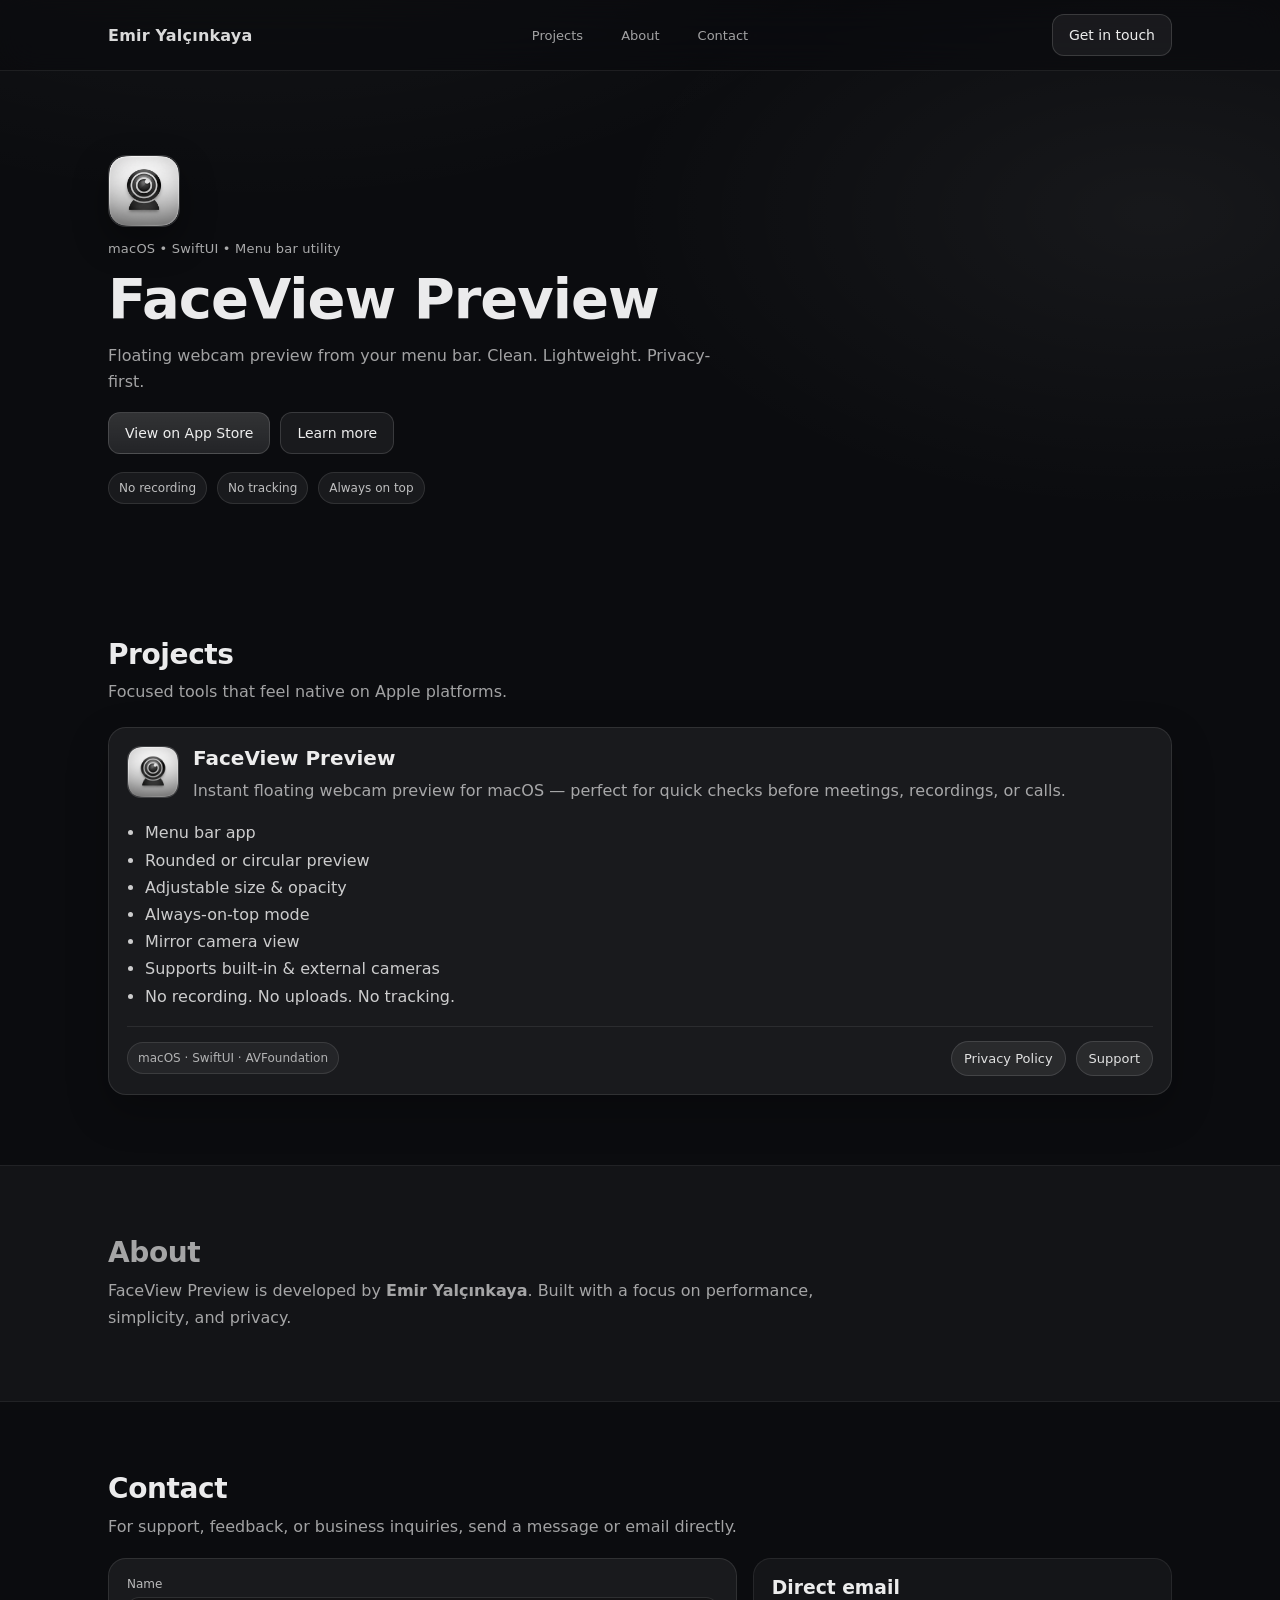
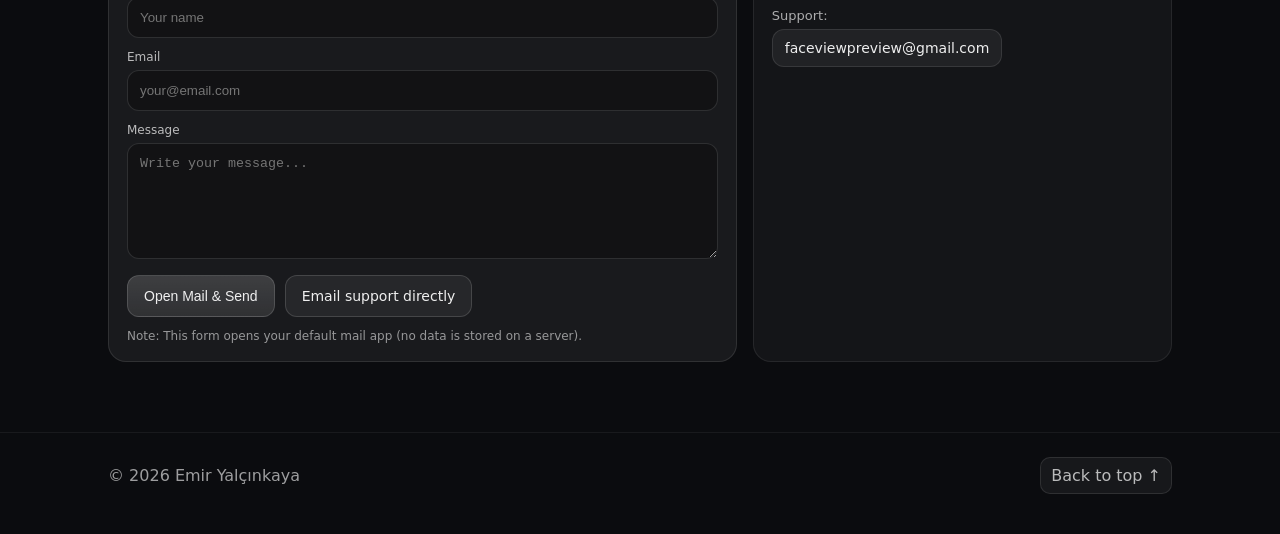
==== index.html @ cf3e4a01 "FaceView Preview Website" ====
<!DOCTYPE html>
<html lang="en">
<head>
  <meta charset="UTF-8" />
  <title>Emir Yalçınkaya</title>
  <meta name="viewport" content="width=device-width, initial-scale=1.0" />
  <link rel="stylesheet" href="style.css" />
</head>
<body>

  <div id="top"></div>

  <header class="nav-wrap">
    <nav class="nav">
      <a class="brand" href="#top" aria-label="Home">
        Emir Yalçınkaya
      </a>

      <div class="nav-center">
        <a href="#projects" class="nav-link">Projects</a>
        <a href="#about" class="nav-link">About</a>
        <a href="#contact" class="nav-link">Contact</a>
      </div>

      <div class="nav-right">
        <a class="btn btn-ghost" href="#contact">Get in touch</a>
      </div>
    </nav>
  </header>

  <section class="hero">
    <div class="hero-inner">
      <div class="hero-logo" aria-label="FaceView Preview logo">
        <img src="logo.png" alt="FaceView Preview logo" />
      </div>

      <p class="hero-kicker">macOS • SwiftUI • Menu bar utility</p>

      <h1 class="hero-title">FaceView Preview</h1>

      <p class="hero-subtitle">
        Floating webcam preview from your menu bar.
        Clean. Lightweight. Privacy-first.
      </p>

      <div class="hero-actions">
        <a href="#" class="btn btn-primary">View on App Store</a>
        <a href="#projects" class="btn btn-secondary">Learn more</a>
      </div>

      <div class="hero-badges">
        <span class="pill">No recording</span>
        <span class="pill">No tracking</span>
        <span class="pill">Always on top</span>
      </div>
    </div>
  </section>

  <section id="projects" class="section">
    <div class="section-inner">
      <h2>Projects</h2>
      <p class="section-sub">
        Focused tools that feel native on Apple platforms.
      </p>

      <div class="grid">
        <article class="card">
          <header class="card-head">
            <div class="card-icon">
              <img src="logo.png" alt="FaceView Preview icon" />
            </div>
            <div>
              <h3>FaceView Preview</h3>
              <p class="card-desc">
                Instant floating webcam preview for macOS — perfect for quick checks
                before meetings, recordings, or calls.
              </p>
            </div>
          </header>

          <ul class="feature-list">
            <li>Menu bar app</li>
            <li>Rounded or circular preview</li>
            <li>Adjustable size & opacity</li>
            <li>Always-on-top mode</li>
            <li>Mirror camera view</li>
            <li>Supports built-in & external cameras</li>
            <li>No recording. No uploads. No tracking.</li>
          </ul>

          <div class="card-footer">
            <span class="tech">macOS · SwiftUI · AVFoundation</span>

            <div class="project-links">
              <a href="privacy.html" class="pbtn">Privacy Policy</a>
              <a href="mailto:faceviewpreview@gmail.com?subject=FaceView%20Preview%20Support" class="pbtn">Support</a>
            </div>
          </div>

        </article>
      </div>
    </div>
  </section>

  <section id="about" class="section muted">
    <div class="section-inner">
      <h2>About</h2>
      <p class="about-text">
        FaceView Preview is developed by <strong>Emir Yalçınkaya</strong>.
        Built with a focus on performance, simplicity, and privacy.
      </p>
    </div>
  </section>

  <section id="contact" class="section">
    <div class="section-inner">
      <h2>Contact</h2>
      <p class="contact-text">
        For support, feedback, or business inquiries, send a message or email directly.
      </p>

      <div class="contact-grid">
        <form class="contact-form" action="mailto:faceviewpreview@gmail.com" method="post" enctype="text/plain">
          <label>
            <span>Name</span>
            <input type="text" name="name" placeholder="Your name" required />
          </label>

          <label>
            <span>Email</span>
            <input type="email" name="email" placeholder="your@email.com" required />
          </label>

          <label>
            <span>Message</span>
            <textarea name="message" placeholder="Write your message..." rows="6" required></textarea>
          </label>

          <div class="form-actions">
            <button class="btn btn-primary" type="submit">
              Open Mail & Send
            </button>

            <a class="btn btn-secondary" href="mailto:faceviewpreview@gmail.com?subject=FaceView%20Preview%20Support">
              Email support directly
            </a>
          </div>

          <p class="form-note">
            Note: This form opens your default mail app (no data is stored on a server).
          </p>
        </form>

        <aside class="contact-card">
          <h3>Direct email</h3>
          <p>Support:</p>
          <a class="mail-big" href="mailto:faceviewpreview@gmail.com?subject=FaceView%20Preview%20Support">
            faceviewpreview@gmail.com
          </a>
        </aside>
      </div>
    </div>
  </section>

  <footer class="footer">
    <div class="section-inner footer-inner">
      <span>© 2026 Emir Yalçınkaya</span>
      <a class="footer-link" href="#top">Back to top ↑</a>
    </div>
  </footer>

</body>
</html>
---- style.css ----
:root{
  --bg: #0b0c0f;
  --card: rgba(255,255,255,0.06);
  --stroke: rgba(255,255,255,0.10);
  --text: rgba(255,255,255,0.92);
  --muted: rgba(255,255,255,0.62);

  --btnStroke: rgba(255,255,255,0.14);
  --shine: rgba(255,255,255,0.18);

  --max: 1100px;
}

*{ box-sizing: border-box; }
html{ scroll-behavior: smooth; }

body{
  margin: 0;
  font-family: ui-sans-serif, system-ui, -apple-system, BlinkMacSystemFont, "SF Pro Display", "SF Pro Text", "Segoe UI", Roboto, Helvetica, Arial;
  background:
    radial-gradient(1200px 700px at 20% -10%, rgba(255,255,255,0.06), transparent 60%),
    radial-gradient(900px 500px at 90% 10%, rgba(255,255,255,0.05), transparent 60%),
    var(--bg);
  color: var(--text);
}

a{ color: inherit; }

/* ---------- Utilities ---------- */
.container,
.section-inner{
  max-width: var(--max);
  margin: 0 auto;
  padding: 0 18px;
}

.muted{ color: var(--muted); }

/* ---------- NAV (shared) ---------- */
.nav-wrap{
  position: sticky;
  top: 0;
  z-index: 50;
  backdrop-filter: saturate(180%) blur(18px);
  background: rgba(10,10,12,0.55);
  border-bottom: 1px solid rgba(255,255,255,0.08);
}

/* index navbar layout */
.nav{
  max-width: var(--max);
  margin: 0 auto;
  padding: 14px 18px;
  display: grid;
  grid-template-columns: 1fr auto 1fr;
  align-items: center;
}

/* privacy navbar layout */
.nav__inner{
  padding: 14px 0;
  display: flex;
  align-items: center;
  gap: 12px;
}

.brand{
  text-decoration: none;
  color: var(--text);
  font-weight: 600;
  letter-spacing: 0.2px;
  opacity: 0.92;
}

.brand__dot{
  width: 10px;
  height: 10px;
  border-radius: 999px;
  display: inline-block;
  margin-right: 8px;
  background: rgba(255,255,255,0.55);
  box-shadow: 0 0 0 3px rgba(255,255,255,0.08);
}

.nav-center{
  display: flex;
  gap: 18px;
  justify-content: center;
}

.nav-right{
  display: flex;
  justify-content: flex-end;
}

.nav-link{
  text-decoration: none;
  color: var(--muted);
  font-size: 13px;
  padding: 8px 10px;
  border-radius: 999px;
  transition: 0.2s ease;
}

.nav-link:hover{
  color: var(--text);
  background: rgba(255,255,255,0.06);
}

/* ---------- Buttons ---------- */
.btn{
  display: inline-flex;
  align-items: center;
  justify-content: center;
  gap: 8px;
  padding: 12px 16px;
  border-radius: 12px;
  font-size: 14px;
  text-decoration: none;
  border: 1px solid var(--btnStroke);
  transition: 0.2s ease;
  position: relative;
  overflow: hidden;
  user-select: none;
  color: var(--text);
}

.btn::before{
  content:"";
  position:absolute;
  inset:-40%;
  background: radial-gradient(circle at 30% 30%, var(--shine), transparent 55%);
  opacity: 0;
  transition: 0.2s ease;
}

.btn:hover::before{ opacity: 1; }

.btn-primary{
  background: linear-gradient(180deg, rgba(255,255,255,0.16), rgba(255,255,255,0.10));
}

.btn-primary:hover{
  background: linear-gradient(180deg, rgba(255,255,255,0.20), rgba(255,255,255,0.12));
  transform: translateY(-1px);
}

.btn-secondary{
  background: rgba(255,255,255,0.06);
}

.btn-secondary:hover{
  background: rgba(255,255,255,0.10);
  transform: translateY(-1px);
}

.btn-ghost{
  background: rgba(255,255,255,0.06);
}

.btn-ghost:hover{
  background: rgba(255,255,255,0.10);
}

/* ---------- Sections ---------- */
.section{
  padding: 70px 0;
}

.section h2{
  margin: 0 0 8px 0;
  font-size: 28px;
  letter-spacing: -0.4px;
}

.section-sub{
  margin: 0 0 22px 0;
  color: var(--muted);
  line-height: 1.6;
}

/* muted section block */
.section.muted{
  background: rgba(255,255,255,0.03);
  border-top: 1px solid rgba(255,255,255,0.06);
  border-bottom: 1px solid rgba(255,255,255,0.06);
}

/* ---------- Hero ---------- */
.hero{
  padding: 84px 0 64px;
}

.hero-logo{
  width: 72px;
  height: 72px;
  border-radius: 18px;
  overflow: hidden;
  background: rgba(255,255,255,0.06);
  border: 1px solid rgba(255,255,255,0.10);
  box-shadow: 0 14px 34px rgba(0,0,0,0.36);
  margin-bottom: 14px;
}

.hero-logo img{
  width: 100%;
  height: 100%;
  object-fit: cover;
}

.hero-kicker{
  margin: 10px 0 10px;
  color: rgba(255,255,255,0.65);
  font-size: 13px;
  letter-spacing: 0.2px;
}

.hero-title{
  margin: 0;
  font-size: clamp(40px, 5vw, 56px);
  letter-spacing: -1px;
}

.hero-subtitle{
  margin: 12px 0 0;
  max-width: 620px;
  color: var(--muted);
  font-size: 16px;
  line-height: 1.6;
}

.hero-actions{
  display: flex;
  gap: 10px;
  margin-top: 18px;
  flex-wrap: wrap;
}

.hero-badges{
  display:flex;
  gap: 10px;
  margin-top: 18px;
  flex-wrap: wrap;
}

.pill{
  font-size: 12px;
  padding: 8px 10px;
  border-radius: 999px;
  background: rgba(255,255,255,0.06);
  border: 1px solid rgba(255,255,255,0.10);
  color: rgba(255,255,255,0.72);
}

.hero-inner{
  max-width: var(--max);
  margin: 0 auto;
  padding: 0 18px;
}

/* ---------- Cards / Projects ---------- */
.grid{
  display: grid;
  grid-template-columns: 1fr;
  gap: 16px;
}

.card{
  background: var(--card);
  border: 1px solid rgba(255,255,255,0.10);
  border-radius: 18px;
  padding: 18px;
  box-shadow: 0 16px 40px rgba(0,0,0,0.25);
  transition: transform 0.25s ease, box-shadow 0.25s ease;
}

.card:hover{
  transform: translateY(-2px);
  box-shadow: 0 20px 44px rgba(0,0,0,0.30);
}

.card-head{
  display: flex;
  gap: 14px;
  align-items: flex-start;
}

.card-icon{
  width: 52px;
  height: 52px;
  border-radius: 14px;
  overflow: hidden;
  border: 1px solid rgba(255,255,255,0.12);
  background: rgba(255,255,255,0.06);
  flex: 0 0 auto;
}

.card-icon img{
  width: 100%;
  height: 100%;
  object-fit: cover;
}

.card h3{
  margin: 0;
  font-size: 20px;
}

.card-desc{
  margin: 8px 0 0;
  color: var(--muted);
  line-height: 1.6;
}

.feature-list{
  margin: 16px 0 0;
  padding-left: 18px;
  color: rgba(255,255,255,0.78);
  line-height: 1.7;
}

.card-footer{
  margin-top: 16px;
  display: flex;
  align-items: center;
  justify-content: space-between;
  gap: 12px;
  flex-wrap: wrap;
  padding-top: 14px;
  border-top: 1px solid rgba(255,255,255,0.08);
}

.tech{
  font-size: 12px;
  color: rgba(255,255,255,0.65);
  border: 1px solid rgba(255,255,255,0.10);
  background: rgba(255,255,255,0.05);
  padding: 8px 10px;
  border-radius: 999px;
}

/* Privacy + Support "button" links */
.project-links{
  display:flex;
  align-items:center;
  gap:10px;
}

.pbtn{
  display:inline-flex;
  align-items:center;
  padding: 9px 12px;
  border-radius: 999px;
  font-size: 13px;
  text-decoration: none;
  color: rgba(255,255,255,0.86);
  background: rgba(255,255,255,0.07);
  border: 1px solid rgba(255,255,255,0.12);
  transition: 0.2s ease;
}

.pbtn:hover{
  background: rgba(255,255,255,0.11);
  border-color: rgba(255,255,255,0.18);
  transform: translateY(-1px);
}

/* ---------- About ---------- */
.about-text{
  margin: 0;
  color: var(--muted);
  line-height: 1.7;
  max-width: 780px;
}

/* ---------- Contact ---------- */
.contact-text{
  margin: 0 0 18px;
  color: var(--muted);
  line-height: 1.7;
}

.contact-grid{
  display: grid;
  grid-template-columns: 1.2fr 0.8fr;
  gap: 16px;
}

.contact-form{
  background: var(--card);
  border: 1px solid rgba(255,255,255,0.10);
  border-radius: 18px;
  padding: 18px;
}

.contact-form label{
  display: block;
  margin-bottom: 12px;
}

.contact-form span{
  display: block;
  font-size: 12px;
  color: rgba(255,255,255,0.70);
  margin-bottom: 6px;
}

.contact-form input,
.contact-form textarea{
  width: 100%;
  padding: 12px 12px;
  border-radius: 12px;
  border: 1px solid rgba(255,255,255,0.12);
  background: rgba(0,0,0,0.28);
  color: var(--text);
  outline: none;
}

.contact-form input:focus,
.contact-form textarea:focus{
  border-color: rgba(255,255,255,0.22);
}

.form-actions{
  display: flex;
  gap: 10px;
  flex-wrap: wrap;
  margin-top: 10px;
}

.form-note{
  margin: 12px 0 0;
  font-size: 12px;
  color: rgba(255,255,255,0.55);
}

.contact-card{
  background: rgba(255,255,255,0.04);
  border: 1px solid rgba(255,255,255,0.08);
  border-radius: 18px;
  padding: 18px;
}

.contact-card h3{
  margin: 0 0 10px;
}

.contact-card p{
  margin: 10px 0 6px;
  color: rgba(255,255,255,0.65);
  font-size: 13px;
}

.mail-big{
  display: inline-block;
  text-decoration: none;
  color: rgba(255,255,255,0.92);
  background: rgba(255,255,255,0.06);
  border: 1px solid rgba(255,255,255,0.10);
  padding: 10px 12px;
  border-radius: 12px;
  font-size: 14px;
}

.mail-big:hover{
  background: rgba(255,255,255,0.10);
}

/* ---------- Privacy page card ---------- */
.pCard{
  background: var(--card);
  border: 1px solid rgba(255,255,255,0.10);
  border-radius: 18px;
  padding: 22px;
  box-shadow: 0 16px 40px rgba(0,0,0,0.25);
}

.pCard h2{
  font-size: 28px;
  letter-spacing: -0.4px;
}

.pCard h3{
  margin-top: 18px;
  margin-bottom: 8px;
  font-size: 16px;
}

.pCard p{
  color: rgba(255,255,255,0.78);
  line-height: 1.7;
}

/* ---------- Footer ---------- */
.footer{
  padding: 24px 0 40px;
  color: rgba(255,255,255,0.60);
  border-top: 1px solid rgba(255,255,255,0.06);
}

.footer__inner,
.footer-inner{
  max-width: var(--max);
  margin: 0 auto;
  padding: 0 18px;
  display:flex;
  justify-content: space-between;
  align-items: center;
  gap: 12px;
}

.footer__links{
  display: flex;
  align-items: center;
  gap: 10px;
}

.footer__links a,
.footer-link{
  text-decoration: none;
  color: rgba(255,255,255,0.70);
  padding: 8px 10px;
  border-radius: 10px;
  border: 1px solid rgba(255,255,255,0.10);
  background: rgba(255,255,255,0.05);
}

.footer__links a:hover,
.footer-link:hover{
  background: rgba(255,255,255,0.09);
}

/* ---------- Responsive ---------- */
@media (max-width: 900px){
  .nav{
    grid-template-columns: 1fr;
    gap: 10px;
    justify-items: start;
  }
  .nav-center{
    justify-content: flex-start;
    flex-wrap: wrap;
  }
  .nav-right{
    justify-content: flex-start;
  }
  .contact-grid{
    grid-template-columns: 1fr;
  }
}
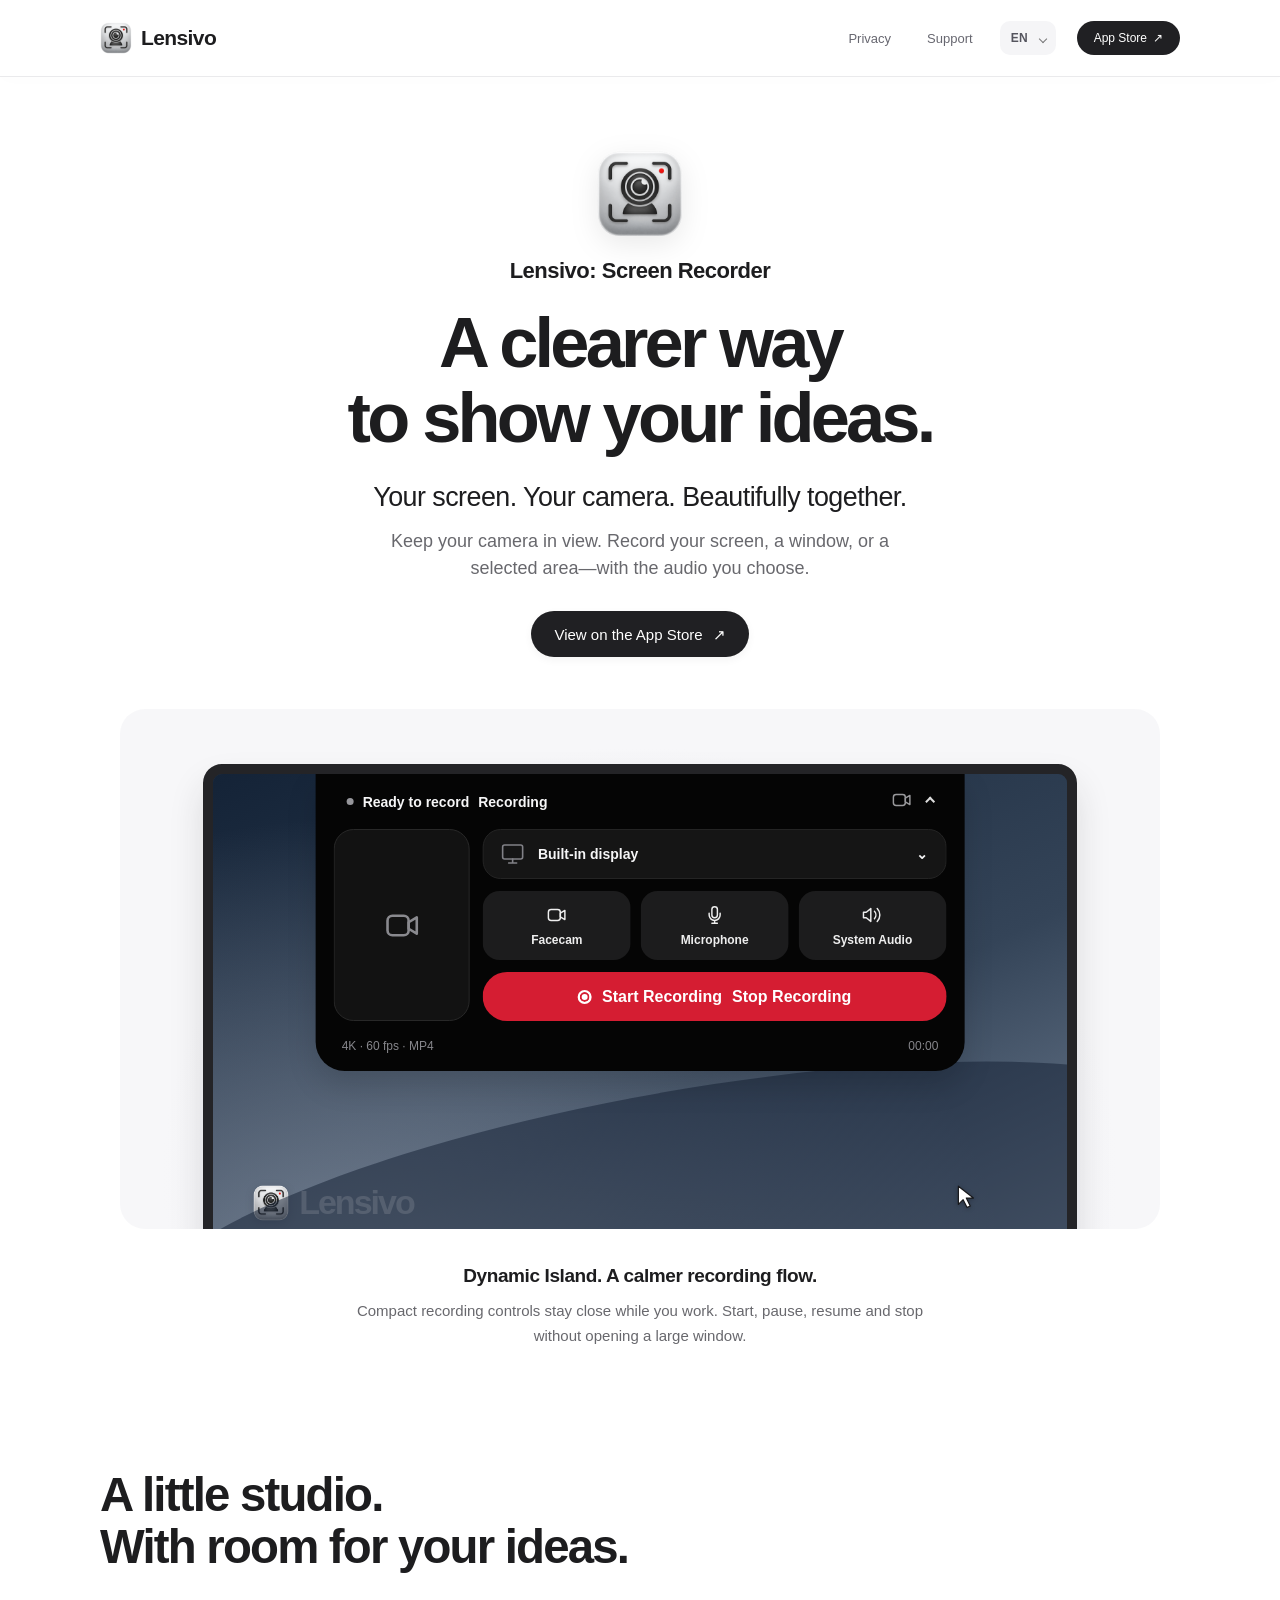
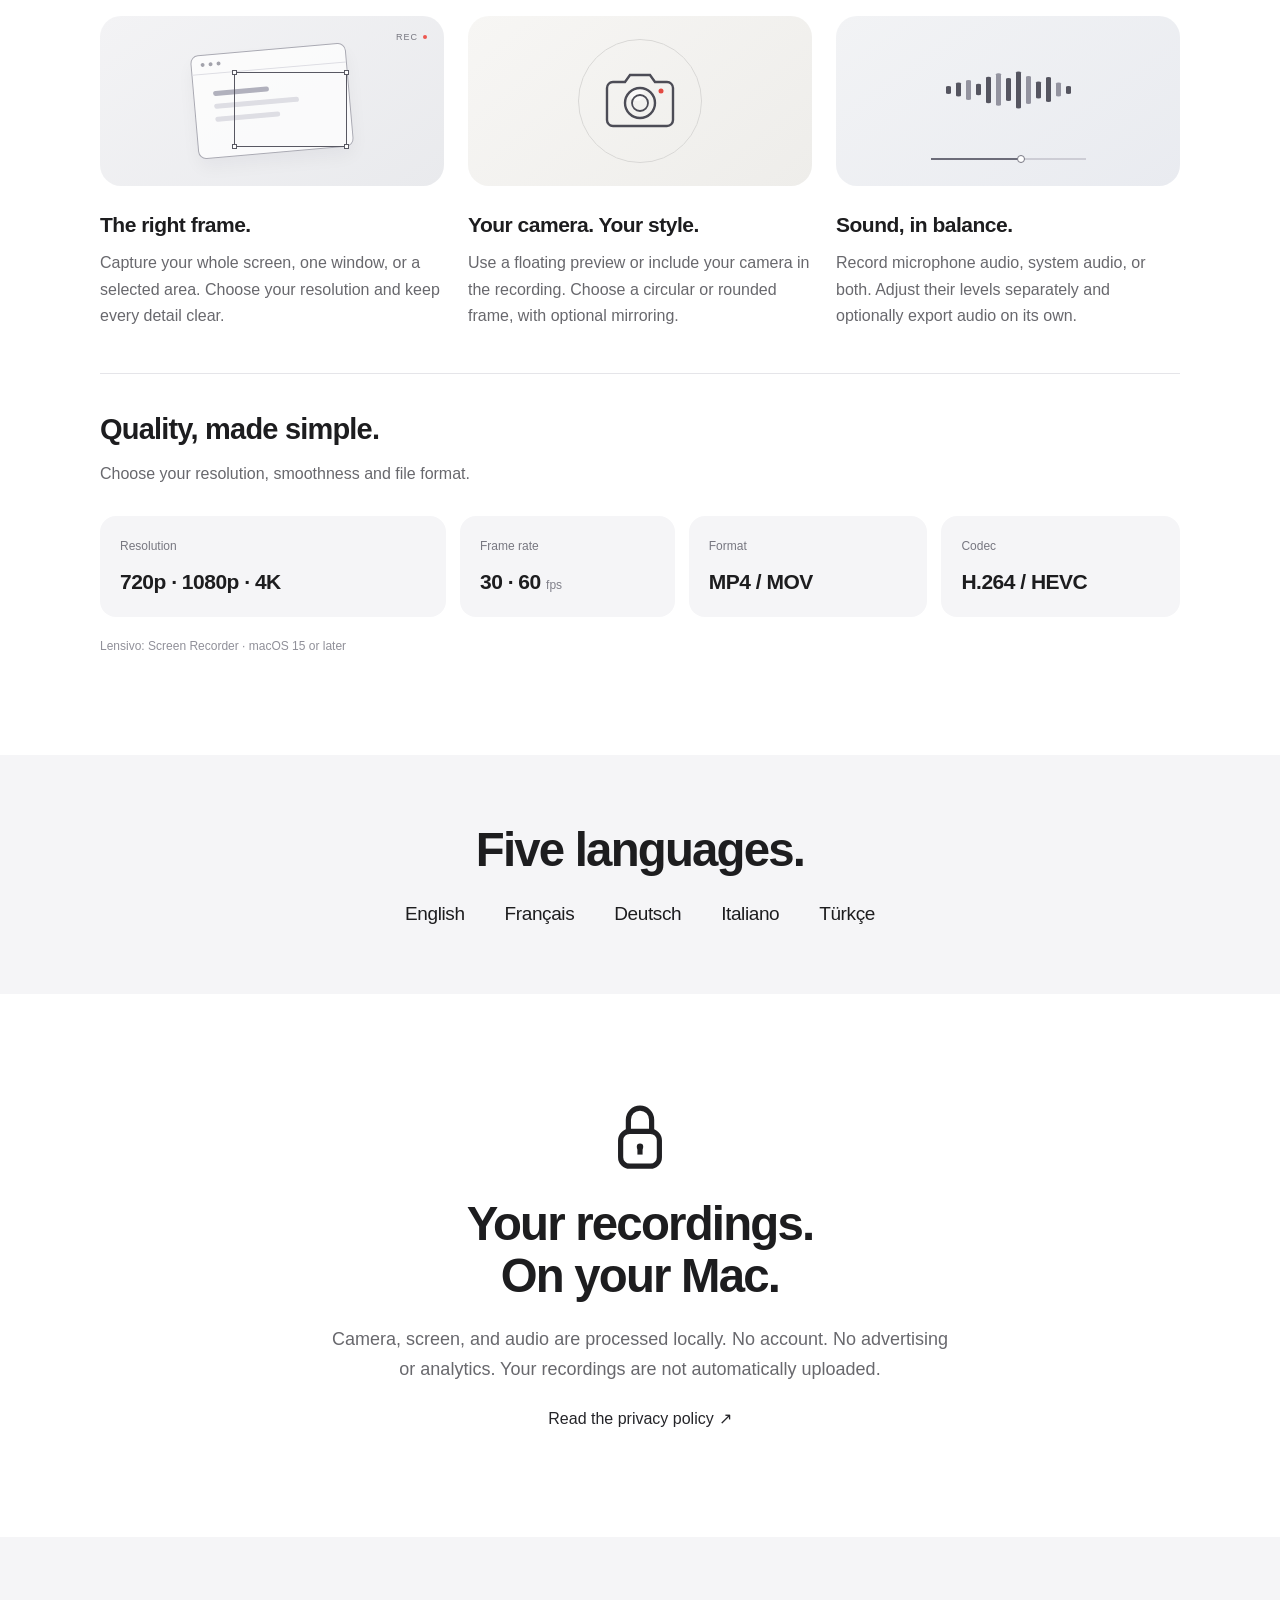
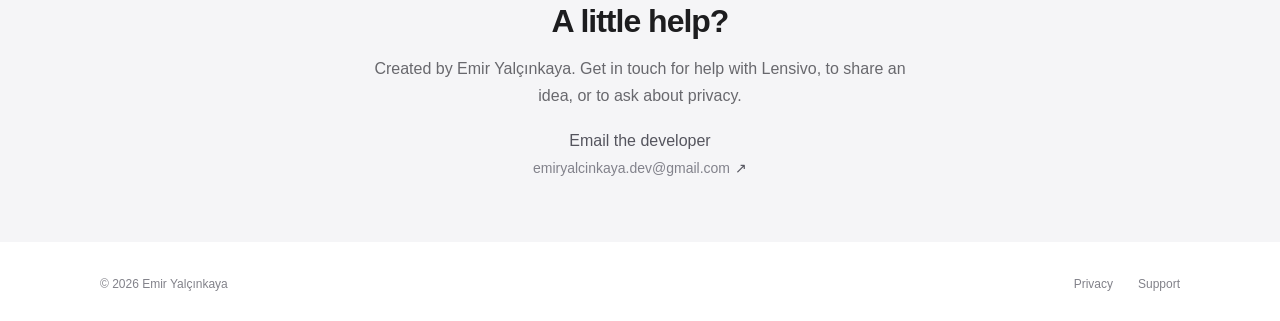
==== commit c6e733b3: "Lensivo: Screen Recorder is described as an FaceView Preview new version" ====
--- a/index.html
+++ b/index.html
@@ -1,173 +1,3 @@
-<!DOCTYPE html>
-<html lang="en">
-<head>
-  <meta charset="UTF-8" />
-  <title>Emir Yalçınkaya</title>
-  <meta name="viewport" content="width=device-width, initial-scale=1.0" />
-  <link rel="stylesheet" href="style.css" />
-</head>
-<body>
-
-  <div id="top"></div>
-
-  <header class="nav-wrap">
-    <nav class="nav">
-      <a class="brand" href="#top" aria-label="Home">
-        Emir Yalçınkaya
-      </a>
-
-      <div class="nav-center">
-        <a href="#projects" class="nav-link">Projects</a>
-        <a href="#about" class="nav-link">About</a>
-        <a href="#contact" class="nav-link">Contact</a>
-      </div>
-
-      <div class="nav-right">
-        <a class="btn btn-ghost" href="#contact">Get in touch</a>
-      </div>
-    </nav>
-  </header>
-
-  <section class="hero">
-    <div class="hero-inner">
-      <div class="hero-logo" aria-label="FaceView Preview logo">
-        <img src="logo.png" alt="FaceView Preview logo" />
-      </div>
-
-      <p class="hero-kicker">macOS • SwiftUI • Menu bar utility</p>
-
-      <h1 class="hero-title">FaceView Preview</h1>
-
-      <p class="hero-subtitle">
-        Floating webcam preview from your menu bar.
-        Clean. Lightweight. Privacy-first.
-      </p>
-
-      <div class="hero-actions">
-        <a href="#" class="btn btn-primary">View on App Store</a>
-        <a href="#projects" class="btn btn-secondary">Learn more</a>
-      </div>
-
-      <div class="hero-badges">
-        <span class="pill">No recording</span>
-        <span class="pill">No tracking</span>
-        <span class="pill">Always on top</span>
-      </div>
-    </div>
-  </section>
-
-  <section id="projects" class="section">
-    <div class="section-inner">
-      <h2>Projects</h2>
-      <p class="section-sub">
-        Focused tools that feel native on Apple platforms.
-      </p>
-
-      <div class="grid">
-        <article class="card">
-          <header class="card-head">
-            <div class="card-icon">
-              <img src="logo.png" alt="FaceView Preview icon" />
-            </div>
-            <div>
-              <h3>FaceView Preview</h3>
-              <p class="card-desc">
-                Instant floating webcam preview for macOS — perfect for quick checks
-                before meetings, recordings, or calls.
-              </p>
-            </div>
-          </header>
-
-          <ul class="feature-list">
-            <li>Menu bar app</li>
-            <li>Rounded or circular preview</li>
-            <li>Adjustable size & opacity</li>
-            <li>Always-on-top mode</li>
-            <li>Mirror camera view</li>
-            <li>Supports built-in & external cameras</li>
-            <li>No recording. No uploads. No tracking.</li>
-          </ul>
-
-          <div class="card-footer">
-            <span class="tech">macOS · SwiftUI · AVFoundation</span>
-
-            <div class="project-links">
-              <a href="privacy.html" class="pbtn">Privacy Policy</a>
-              <a href="mailto:faceviewpreview@gmail.com?subject=FaceView%20Preview%20Support" class="pbtn">Support</a>
-            </div>
-          </div>
-
-        </article>
-      </div>
-    </div>
-  </section>
-
-  <section id="about" class="section muted">
-    <div class="section-inner">
-      <h2>About</h2>
-      <p class="about-text">
-        FaceView Preview is developed by <strong>Emir Yalçınkaya</strong>.
-        Built with a focus on performance, simplicity, and privacy.
-      </p>
-    </div>
-  </section>
-
-  <section id="contact" class="section">
-    <div class="section-inner">
-      <h2>Contact</h2>
-      <p class="contact-text">
-        For support, feedback, or business inquiries, send a message or email directly.
-      </p>
-
-      <div class="contact-grid">
-        <form class="contact-form" action="mailto:faceviewpreview@gmail.com" method="post" enctype="text/plain">
-          <label>
-            <span>Name</span>
-            <input type="text" name="name" placeholder="Your name" required />
-          </label>
-
-          <label>
-            <span>Email</span>
-            <input type="email" name="email" placeholder="your@email.com" required />
-          </label>
-
-          <label>
-            <span>Message</span>
-            <textarea name="message" placeholder="Write your message..." rows="6" required></textarea>
-          </label>
-
-          <div class="form-actions">
-            <button class="btn btn-primary" type="submit">
-              Open Mail & Send
-            </button>
-
-            <a class="btn btn-secondary" href="mailto:faceviewpreview@gmail.com?subject=FaceView%20Preview%20Support">
-              Email support directly
-            </a>
-          </div>
-
-          <p class="form-note">
-            Note: This form opens your default mail app (no data is stored on a server).
-          </p>
-        </form>
-
-        <aside class="contact-card">
-          <h3>Direct email</h3>
-          <p>Support:</p>
-          <a class="mail-big" href="mailto:faceviewpreview@gmail.com?subject=FaceView%20Preview%20Support">
-            faceviewpreview@gmail.com
-          </a>
-        </aside>
-      </div>
-    </div>
-  </section>
-
-  <footer class="footer">
-    <div class="section-inner footer-inner">
-      <span>© 2026 Emir Yalçınkaya</span>
-      <a class="footer-link" href="#top">Back to top ↑</a>
-    </div>
-  </footer>
-
-</body>
-</html>+<!doctype html><html lang="en"><head><meta charset="utf-8"><meta name="viewport" content="width=device-width,initial-scale=1"><title>Lensivo — A clearer way to show your ideas</title><meta name="description" content="Lensivo — a floating camera preview and local recording tools for macOS. Available in five languages."><meta name="theme-color" content="#fafafa"><link rel="icon" href="assets/favicon.png" type="image/png"><link rel="stylesheet" href="style.css"><script src="translations.js" defer></script><script src="site.js" defer></script></head><body><a class="skip-link" href="#main" data-i18n="skip">Skip to content</a><header><nav class="shell nav" aria-label="Main navigation"><a class="brand" href="index.html" aria-label="Lensivo home"><img src="assets/lensivo-logo.png" width="32" height="32" alt=""><span>Lensivo</span></a><div class="nav-right"><a href="privacy.html" data-i18n="navPrivacy">Privacy</a><a class="nav-support" href="mailto:emiryalcinkaya.dev@gmail.com" data-i18n="navSupport">Support</a><label class="language"><span class="sr-only" data-i18n="languageLabel">Website language</span><select id="language-select"><option value="en">EN</option><option value="fr">FR</option><option value="de">DE</option><option value="it">IT</option><option value="tr">TR</option></select></label><a class="nav-store" href="https://apps.apple.com/app/id6757967733" target="_blank" rel="noopener noreferrer"><span>App Store </span><span class="link-arrow" aria-hidden="true">↗</span></a></div></nav></header><main id="main"><section class="hero shell"><img class="hero-icon" src="assets/lensivo-logo.png" alt="Lensivo app icon" width="88" height="88"><p class="product-name">Lensivo: Screen Recorder</p><h1 data-i18n="hero">A clearer way<br>to show your ideas.</h1><p data-i18n="intro" class="hero-intro">Your screen. Your camera. Beautifully together.</p><p data-i18n="description" class="hero-description">Keep your camera in view. Record your screen, a window, or a selected area—with the audio you choose.</p><div class="hero-actions"><a class="button" href="https://apps.apple.com/app/id6757967733" target="_blank" rel="noopener noreferrer"><span data-i18n="download">View on the App Store </span><span class="link-arrow" aria-hidden="true">↗</span></a></div></section>
+<section id="product-demo" class="product-showcase shell" aria-label="Lensivo illustrative preview"><div class="macbook-demo" aria-hidden="true"><div class="macbook-hardware"><div class="real-product-stage"><div class="demo-wallpaper" aria-hidden="true"><div class="desktop-note"><img src="assets/lensivo-logo.png" alt="" width="36" height="36"><span>Lensivo</span></div></div><div class="product-island is-expanded" id="product-island"><div class="island-toggle" aria-expanded="true" aria-controls="island-body"><span class="island-status"><i></i><span class="demo-ready-label" data-i18n="demoReady">Ready to record</span><span class="demo-active-label" data-i18n="demoRecording">Recording</span></span><span class="compact-camera"><svg viewBox="0 0 24 24" fill="none" stroke="currentColor" stroke-width="1.6" stroke-linecap="round" stroke-linejoin="round" aria-hidden="true"><rect x="3" y="6" width="13" height="12" rx="3"/><path d="m16 10 5-3v10l-5-3Z"/></svg></span><span class="expand-chevron" aria-hidden="true"></span></div><div class="island-body" id="island-body"><div class="real-camera-preview"><svg viewBox="0 0 24 24" fill="none" stroke="currentColor" stroke-width="1.6" stroke-linecap="round" stroke-linejoin="round" aria-hidden="true"><rect x="3" y="6" width="13" height="12" rx="3"/><path d="m16 10 5-3v10l-5-3Z"/></svg></div><div class="island-controls"><div class="display-choice"><svg viewBox="0 0 24 24" fill="none" stroke="currentColor" stroke-width="1.6" stroke-linecap="round" stroke-linejoin="round" aria-hidden="true"><rect x="2" y="3" width="20" height="14" rx="2"/><path d="M12 17v4m-4 0h8"/></svg><span data-i18n="demoDisplay">Built-in display</span><span aria-hidden="true">⌄</span></div><div class="source-options"><div class="source-control" type="button" aria-pressed="false"><svg viewBox="0 0 24 24" fill="none" stroke="currentColor" stroke-width="1.6" stroke-linecap="round" stroke-linejoin="round" aria-hidden="true"><rect x="3" y="6" width="13" height="12" rx="3"/><path d="m16 10 5-3v10l-5-3Z"/></svg><span data-i18n="demoCamera">Facecam</span></div><div class="source-control" type="button" aria-pressed="false"><svg viewBox="0 0 24 24" fill="none" stroke="currentColor" stroke-width="1.6" stroke-linecap="round" stroke-linejoin="round" aria-hidden="true"><rect x="9" y="3" width="6" height="12" rx="3"/><path d="M6 10v2a6 6 0 0 0 12 0v-2M12 18v3m-3 0h6"/></svg><span data-i18n="demoMic">Microphone</span></div><div class="source-control" type="button" aria-pressed="false"><svg viewBox="0 0 24 24" fill="none" stroke="currentColor" stroke-width="1.6" stroke-linecap="round" stroke-linejoin="round" aria-hidden="true"><path d="m10 5-5 4H2v6h3l5 4ZM14 8a6 6 0 0 1 0 8m3-11a10 10 0 0 1 0 14"/></svg><span data-i18n="demoAudio">System Audio</span></div></div><div class="product-record" type="button"><span class="button-countdown"><span>3</span><span>2</span><span>1</span></span><span class="demo-cancel-label" data-i18n="demoCancel">Cancel</span><span class="record-symbol" aria-hidden="true"></span><span class="demo-start-label" data-i18n="demoStart">Start Recording</span><span class="demo-stop-label" data-i18n="demoStop">Stop Recording</span></div></div><div class="real-island-footer"><span>4K · 60 fps · MP4</span><span class="demo-clock" id="product-timer">00:00</span></div></div></div><div class="demo-pointer" aria-hidden="true"><svg viewBox="0 0 24 30"><path d="M3 2v23l6-6 5 10 4-2-5-10h9Z" fill="#fff" stroke="#171719" stroke-width="1.5" stroke-linejoin="round"/></svg></div></div><div class="macbook-base" aria-hidden="true"></div></div></div><div class="island-description"><h3 data-i18n="islandTitle">Dynamic Island. A calmer recording flow.</h3><p data-i18n="islandText">Compact recording controls stay close while you work. Start, pause, resume and stop without opening a large window.</p></div></section>
+<section class="features shell" id="features"><h2 data-i18n="featuresTitle" class="section-title">A little studio.<br>With room for your ideas.</h2><div class="feature-grid"><article><div class="feature-art capture-art" aria-hidden="true"><div class="mini-display"><div class="mini-toolbar"><i></i><i></i><i></i></div><div class="mini-content"><span></span><span></span><span></span></div></div><div class="selection-frame"><i></i><i></i><i></i><i></i></div><span class="art-tag">REC <i></i></span></div><h3 data-i18n="captureTitle">The right frame.</h3><p data-i18n="captureText">Capture your whole screen, one window, or a selected area. Choose your resolution and keep every detail clear.</p></article><article><div class="feature-art camera-art" aria-hidden="true"><div class="camera-echo"></div><div class="camera-body"><svg viewBox="0 0 80 64" fill="none"><path d="M25 13l5-7h20l5 7h12a6 6 0 0 1 6 6v32a6 6 0 0 1-6 6H13a6 6 0 0 1-6-6V19a6 6 0 0 1 6-6h12Z" stroke="currentColor" stroke-width="2.4"/><circle cx="40" cy="34" r="15" stroke="currentColor" stroke-width="2.4"/><circle cx="40" cy="34" r="8" stroke="currentColor" stroke-width="1.8"/><circle class="camera-rec-light" cx="61" cy="22" r="2.5"/></svg><span class="camera-shine"></span></div></div><h3 data-i18n="cameraTitle">Your camera. Your style.</h3><p data-i18n="cameraText">Use a floating preview or include your camera in the recording. Choose a circular or rounded frame, with optional mirroring.</p></article><article><div class="feature-art audio-art" aria-hidden="true"><div class="equalizer"><i style="--bar:0;--height:20px"></i><i style="--bar:1;--height:35px"></i><i style="--bar:2;--height:50px"></i><i style="--bar:3;--height:29px"></i><i style="--bar:4;--height:66px"></i><i style="--bar:5;--height:81px"></i><i style="--bar:6;--height:57px"></i><i style="--bar:7;--height:92px"></i><i style="--bar:8;--height:70px"></i><i style="--bar:9;--height:42px"></i><i style="--bar:10;--height:63px"></i><i style="--bar:11;--height:35px"></i><i style="--bar:12;--height:20px"></i></div><div class="audio-track"><span></span><i></i></div></div><h3 data-i18n="audioTitle">Sound, in balance.</h3><p data-i18n="audioText">Record microphone audio, system audio, or both. Adjust their levels separately and optionally export audio on its own.</p></article></div><div class="quality-panel" id="quality"><div class="quality-intro"><h3 data-i18n="qualityTitle">Quality, made simple.</h3><p data-i18n="qualityText">Choose your resolution, smoothness and file format.</p></div><div class="quality-grid"><div class="quality-item quality-resolution"><span data-i18n="resolutionLabel">Resolution</span><strong>720p · 1080p · 4K</strong></div><div class="quality-item"><span data-i18n="frameLabel">Frame rate</span><strong>30 · 60 <small>fps</small></strong></div><div class="quality-item"><span data-i18n="formatLabel">Format</span><strong>MP4 / MOV</strong></div><div class="quality-item"><span data-i18n="codecLabel">Codec</span><strong>H.264 / HEVC</strong></div></div><p class="requirements" data-i18n="requirements">Lensivo: Screen Recorder · macOS 15 or later</p></div></section><section class="language-section"><div class="shell"><h2 data-i18n="languagesTitle" class="section-title">Five languages.</h2><div class="language-list" aria-label="Supported languages"><span>English</span><span>Français</span><span>Deutsch</span><span>Italiano</span><span>Türkçe</span></div></div></section><section class="privacy-section shell" id="privacy"> <div class="privacy-mark" aria-hidden="true"><svg viewBox="0 0 48 56" fill="none"><rect class="lock-body" x="9" y="24" width="30" height="27" rx="7" stroke="currentColor" stroke-width="4"/><path class="lock-shackle" d="M15 24V15a9 9 0 0 1 18 0v9" stroke="currentColor" stroke-width="4"/><circle class="lock-key" cx="24" cy="36" r="2.5" fill="currentColor"/><path d="M24 37v5" stroke="currentColor" stroke-width="4"/></svg></div><h2 data-i18n="privacyTitle" class="section-title">Your recordings.<br>On your Mac.</h2><p data-i18n="privacyText" class="section-description">Camera, screen, and audio are processed locally. No account. No advertising or analytics. Your recordings are not automatically uploaded.</p><a class="text-link" href="privacy.html"><span data-i18n="privacyLink">Read the privacy policy</span><span class="link-arrow" aria-hidden="true">↗</span></a></section><section class="support-section" id="support"><div class="shell"><h2 data-i18n="supportTitle">A little help?</h2><p data-i18n="supportText" class="section-description">Created by Emir Yalçınkaya. Get in touch for help with Lensivo, to share an idea, or to ask about privacy.</p><p class="support-label" data-i18n="supportLink">Email the developer</p><a class="email-address" href="mailto:emiryalcinkaya.dev@gmail.com"><span>emiryalcinkaya.dev@gmail.com</span><span class="link-arrow" aria-hidden="true">↗</span></a></div></section></main><footer class="shell"><div class="footer-main"><span>© 2026 Emir Yalçınkaya</span><div><a href="privacy.html" data-i18n="navPrivacy">Privacy</a><a href="mailto:emiryalcinkaya.dev@gmail.com" data-i18n="navSupport">Support</a></div></div></footer></body></html>
--- a/style.css
+++ b/style.css
@@ -1,550 +1,68 @@
-:root{
-  --bg: #0b0c0f;
-  --card: rgba(255,255,255,0.06);
-  --stroke: rgba(255,255,255,0.10);
-  --text: rgba(255,255,255,0.92);
-  --muted: rgba(255,255,255,0.62);
-
-  --btnStroke: rgba(255,255,255,0.14);
-  --shine: rgba(255,255,255,0.18);
-
-  --max: 1100px;
-}
-
-*{ box-sizing: border-box; }
-html{ scroll-behavior: smooth; }
-
-body{
-  margin: 0;
-  font-family: ui-sans-serif, system-ui, -apple-system, BlinkMacSystemFont, "SF Pro Display", "SF Pro Text", "Segoe UI", Roboto, Helvetica, Arial;
-  background:
-    radial-gradient(1200px 700px at 20% -10%, rgba(255,255,255,0.06), transparent 60%),
-    radial-gradient(900px 500px at 90% 10%, rgba(255,255,255,0.05), transparent 60%),
-    var(--bg);
-  color: var(--text);
-}
-
-a{ color: inherit; }
-
-/* ---------- Utilities ---------- */
-.container,
-.section-inner{
-  max-width: var(--max);
-  margin: 0 auto;
-  padding: 0 18px;
-}
-
-.muted{ color: var(--muted); }
-
-/* ---------- NAV (shared) ---------- */
-.nav-wrap{
-  position: sticky;
-  top: 0;
-  z-index: 50;
-  backdrop-filter: saturate(180%) blur(18px);
-  background: rgba(10,10,12,0.55);
-  border-bottom: 1px solid rgba(255,255,255,0.08);
-}
-
-/* index navbar layout */
-.nav{
-  max-width: var(--max);
-  margin: 0 auto;
-  padding: 14px 18px;
-  display: grid;
-  grid-template-columns: 1fr auto 1fr;
-  align-items: center;
-}
-
-/* privacy navbar layout */
-.nav__inner{
-  padding: 14px 0;
-  display: flex;
-  align-items: center;
-  gap: 12px;
-}
-
-.brand{
-  text-decoration: none;
-  color: var(--text);
-  font-weight: 600;
-  letter-spacing: 0.2px;
-  opacity: 0.92;
-}
-
-.brand__dot{
-  width: 10px;
-  height: 10px;
-  border-radius: 999px;
-  display: inline-block;
-  margin-right: 8px;
-  background: rgba(255,255,255,0.55);
-  box-shadow: 0 0 0 3px rgba(255,255,255,0.08);
-}
-
-.nav-center{
-  display: flex;
-  gap: 18px;
-  justify-content: center;
-}
-
-.nav-right{
-  display: flex;
-  justify-content: flex-end;
-}
-
-.nav-link{
-  text-decoration: none;
-  color: var(--muted);
-  font-size: 13px;
-  padding: 8px 10px;
-  border-radius: 999px;
-  transition: 0.2s ease;
-}
-
-.nav-link:hover{
-  color: var(--text);
-  background: rgba(255,255,255,0.06);
-}
-
-/* ---------- Buttons ---------- */
-.btn{
-  display: inline-flex;
-  align-items: center;
-  justify-content: center;
-  gap: 8px;
-  padding: 12px 16px;
-  border-radius: 12px;
-  font-size: 14px;
-  text-decoration: none;
-  border: 1px solid var(--btnStroke);
-  transition: 0.2s ease;
-  position: relative;
-  overflow: hidden;
-  user-select: none;
-  color: var(--text);
-}
-
-.btn::before{
-  content:"";
-  position:absolute;
-  inset:-40%;
-  background: radial-gradient(circle at 30% 30%, var(--shine), transparent 55%);
-  opacity: 0;
-  transition: 0.2s ease;
-}
-
-.btn:hover::before{ opacity: 1; }
-
-.btn-primary{
-  background: linear-gradient(180deg, rgba(255,255,255,0.16), rgba(255,255,255,0.10));
-}
-
-.btn-primary:hover{
-  background: linear-gradient(180deg, rgba(255,255,255,0.20), rgba(255,255,255,0.12));
-  transform: translateY(-1px);
-}
-
-.btn-secondary{
-  background: rgba(255,255,255,0.06);
-}
-
-.btn-secondary:hover{
-  background: rgba(255,255,255,0.10);
-  transform: translateY(-1px);
-}
-
-.btn-ghost{
-  background: rgba(255,255,255,0.06);
-}
-
-.btn-ghost:hover{
-  background: rgba(255,255,255,0.10);
-}
-
-/* ---------- Sections ---------- */
-.section{
-  padding: 70px 0;
-}
-
-.section h2{
-  margin: 0 0 8px 0;
-  font-size: 28px;
-  letter-spacing: -0.4px;
-}
-
-.section-sub{
-  margin: 0 0 22px 0;
-  color: var(--muted);
-  line-height: 1.6;
-}
-
-/* muted section block */
-.section.muted{
-  background: rgba(255,255,255,0.03);
-  border-top: 1px solid rgba(255,255,255,0.06);
-  border-bottom: 1px solid rgba(255,255,255,0.06);
-}
-
-/* ---------- Hero ---------- */
-.hero{
-  padding: 84px 0 64px;
-}
-
-.hero-logo{
-  width: 72px;
-  height: 72px;
-  border-radius: 18px;
-  overflow: hidden;
-  background: rgba(255,255,255,0.06);
-  border: 1px solid rgba(255,255,255,0.10);
-  box-shadow: 0 14px 34px rgba(0,0,0,0.36);
-  margin-bottom: 14px;
-}
-
-.hero-logo img{
-  width: 100%;
-  height: 100%;
-  object-fit: cover;
-}
-
-.hero-kicker{
-  margin: 10px 0 10px;
-  color: rgba(255,255,255,0.65);
-  font-size: 13px;
-  letter-spacing: 0.2px;
-}
-
-.hero-title{
-  margin: 0;
-  font-size: clamp(40px, 5vw, 56px);
-  letter-spacing: -1px;
-}
-
-.hero-subtitle{
-  margin: 12px 0 0;
-  max-width: 620px;
-  color: var(--muted);
-  font-size: 16px;
-  line-height: 1.6;
-}
-
-.hero-actions{
-  display: flex;
-  gap: 10px;
-  margin-top: 18px;
-  flex-wrap: wrap;
-}
-
-.hero-badges{
-  display:flex;
-  gap: 10px;
-  margin-top: 18px;
-  flex-wrap: wrap;
-}
-
-.pill{
-  font-size: 12px;
-  padding: 8px 10px;
-  border-radius: 999px;
-  background: rgba(255,255,255,0.06);
-  border: 1px solid rgba(255,255,255,0.10);
-  color: rgba(255,255,255,0.72);
-}
-
-.hero-inner{
-  max-width: var(--max);
-  margin: 0 auto;
-  padding: 0 18px;
-}
-
-/* ---------- Cards / Projects ---------- */
-.grid{
-  display: grid;
-  grid-template-columns: 1fr;
-  gap: 16px;
-}
-
-.card{
-  background: var(--card);
-  border: 1px solid rgba(255,255,255,0.10);
-  border-radius: 18px;
-  padding: 18px;
-  box-shadow: 0 16px 40px rgba(0,0,0,0.25);
-  transition: transform 0.25s ease, box-shadow 0.25s ease;
-}
-
-.card:hover{
-  transform: translateY(-2px);
-  box-shadow: 0 20px 44px rgba(0,0,0,0.30);
-}
-
-.card-head{
-  display: flex;
-  gap: 14px;
-  align-items: flex-start;
-}
-
-.card-icon{
-  width: 52px;
-  height: 52px;
-  border-radius: 14px;
-  overflow: hidden;
-  border: 1px solid rgba(255,255,255,0.12);
-  background: rgba(255,255,255,0.06);
-  flex: 0 0 auto;
-}
-
-.card-icon img{
-  width: 100%;
-  height: 100%;
-  object-fit: cover;
-}
-
-.card h3{
-  margin: 0;
-  font-size: 20px;
-}
-
-.card-desc{
-  margin: 8px 0 0;
-  color: var(--muted);
-  line-height: 1.6;
-}
-
-.feature-list{
-  margin: 16px 0 0;
-  padding-left: 18px;
-  color: rgba(255,255,255,0.78);
-  line-height: 1.7;
-}
-
-.card-footer{
-  margin-top: 16px;
-  display: flex;
-  align-items: center;
-  justify-content: space-between;
-  gap: 12px;
-  flex-wrap: wrap;
-  padding-top: 14px;
-  border-top: 1px solid rgba(255,255,255,0.08);
-}
-
-.tech{
-  font-size: 12px;
-  color: rgba(255,255,255,0.65);
-  border: 1px solid rgba(255,255,255,0.10);
-  background: rgba(255,255,255,0.05);
-  padding: 8px 10px;
-  border-radius: 999px;
-}
-
-/* Privacy + Support "button" links */
-.project-links{
-  display:flex;
-  align-items:center;
-  gap:10px;
-}
-
-.pbtn{
-  display:inline-flex;
-  align-items:center;
-  padding: 9px 12px;
-  border-radius: 999px;
-  font-size: 13px;
-  text-decoration: none;
-  color: rgba(255,255,255,0.86);
-  background: rgba(255,255,255,0.07);
-  border: 1px solid rgba(255,255,255,0.12);
-  transition: 0.2s ease;
-}
-
-.pbtn:hover{
-  background: rgba(255,255,255,0.11);
-  border-color: rgba(255,255,255,0.18);
-  transform: translateY(-1px);
-}
-
-/* ---------- About ---------- */
-.about-text{
-  margin: 0;
-  color: var(--muted);
-  line-height: 1.7;
-  max-width: 780px;
-}
-
-/* ---------- Contact ---------- */
-.contact-text{
-  margin: 0 0 18px;
-  color: var(--muted);
-  line-height: 1.7;
-}
-
-.contact-grid{
-  display: grid;
-  grid-template-columns: 1.2fr 0.8fr;
-  gap: 16px;
-}
-
-.contact-form{
-  background: var(--card);
-  border: 1px solid rgba(255,255,255,0.10);
-  border-radius: 18px;
-  padding: 18px;
-}
-
-.contact-form label{
-  display: block;
-  margin-bottom: 12px;
-}
-
-.contact-form span{
-  display: block;
-  font-size: 12px;
-  color: rgba(255,255,255,0.70);
-  margin-bottom: 6px;
-}
-
-.contact-form input,
-.contact-form textarea{
-  width: 100%;
-  padding: 12px 12px;
-  border-radius: 12px;
-  border: 1px solid rgba(255,255,255,0.12);
-  background: rgba(0,0,0,0.28);
-  color: var(--text);
-  outline: none;
-}
-
-.contact-form input:focus,
-.contact-form textarea:focus{
-  border-color: rgba(255,255,255,0.22);
-}
-
-.form-actions{
-  display: flex;
-  gap: 10px;
-  flex-wrap: wrap;
-  margin-top: 10px;
-}
-
-.form-note{
-  margin: 12px 0 0;
-  font-size: 12px;
-  color: rgba(255,255,255,0.55);
-}
-
-.contact-card{
-  background: rgba(255,255,255,0.04);
-  border: 1px solid rgba(255,255,255,0.08);
-  border-radius: 18px;
-  padding: 18px;
-}
-
-.contact-card h3{
-  margin: 0 0 10px;
-}
-
-.contact-card p{
-  margin: 10px 0 6px;
-  color: rgba(255,255,255,0.65);
-  font-size: 13px;
-}
-
-.mail-big{
-  display: inline-block;
-  text-decoration: none;
-  color: rgba(255,255,255,0.92);
-  background: rgba(255,255,255,0.06);
-  border: 1px solid rgba(255,255,255,0.10);
-  padding: 10px 12px;
-  border-radius: 12px;
-  font-size: 14px;
-}
-
-.mail-big:hover{
-  background: rgba(255,255,255,0.10);
-}
-
-/* ---------- Privacy page card ---------- */
-.pCard{
-  background: var(--card);
-  border: 1px solid rgba(255,255,255,0.10);
-  border-radius: 18px;
-  padding: 22px;
-  box-shadow: 0 16px 40px rgba(0,0,0,0.25);
-}
-
-.pCard h2{
-  font-size: 28px;
-  letter-spacing: -0.4px;
-}
-
-.pCard h3{
-  margin-top: 18px;
-  margin-bottom: 8px;
-  font-size: 16px;
-}
-
-.pCard p{
-  color: rgba(255,255,255,0.78);
-  line-height: 1.7;
-}
-
-/* ---------- Footer ---------- */
-.footer{
-  padding: 24px 0 40px;
-  color: rgba(255,255,255,0.60);
-  border-top: 1px solid rgba(255,255,255,0.06);
-}
-
-.footer__inner,
-.footer-inner{
-  max-width: var(--max);
-  margin: 0 auto;
-  padding: 0 18px;
-  display:flex;
-  justify-content: space-between;
-  align-items: center;
-  gap: 12px;
-}
-
-.footer__links{
-  display: flex;
-  align-items: center;
-  gap: 10px;
-}
-
-.footer__links a,
-.footer-link{
-  text-decoration: none;
-  color: rgba(255,255,255,0.70);
-  padding: 8px 10px;
-  border-radius: 10px;
-  border: 1px solid rgba(255,255,255,0.10);
-  background: rgba(255,255,255,0.05);
-}
-
-.footer__links a:hover,
-.footer-link:hover{
-  background: rgba(255,255,255,0.09);
-}
-
-/* ---------- Responsive ---------- */
-@media (max-width: 900px){
-  .nav{
-    grid-template-columns: 1fr;
-    gap: 10px;
-    justify-items: start;
-  }
-  .nav-center{
-    justify-content: flex-start;
-    flex-wrap: wrap;
-  }
-  .nav-right{
-    justify-content: flex-start;
-  }
-  .contact-grid{
-    grid-template-columns: 1fr;
-  }
-}+:root{color-scheme:light;--ink:#1d1d1f;--muted:#68686d;--blue:#0066cc;--line:#dedee2;--surface:#f5f5f7;--font:-apple-system,BlinkMacSystemFont,'Segoe UI',sans-serif}*{box-sizing:border-box}html{scroll-behavior:smooth;scroll-padding-top:88px}body{margin:0;background:#fff;color:var(--ink);font-family:var(--font);-webkit-font-smoothing:antialiased}a{color:inherit;text-decoration:none}button,select{font:inherit}button,a,select{-webkit-tap-highlight-color:transparent}a:focus-visible,button:focus-visible,select:focus-visible{outline:3px solid #0071e3;outline-offset:5px;border-radius:5px}.shell{width:min(1080px,calc(100% - 64px));margin:auto}.sr-only{position:absolute;width:1px;height:1px;padding:0;overflow:hidden;clip:rect(0,0,0,0);white-space:nowrap}.skip-link{position:fixed;top:-100px;left:16px;background:#fff;z-index:100;padding:12px;border:1px solid var(--line)}.skip-link:focus{top:12px}header{position:sticky;top:0;z-index:20;background:#ffffffdb;backdrop-filter:blur(20px);-webkit-backdrop-filter:blur(20px);border-bottom:1px solid #00000008}.nav{height:68px;display:flex;justify-content:space-between;align-items:center}.brand{display:flex;align-items:center;gap:9px;font-weight:650;font-size:20px;letter-spacing:-.7px}.brand img{object-fit:contain}.nav-right{display:flex;align-items:center;gap:28px;font-size:13px}.nav-right a:hover{color:var(--blue)}.language{position:relative}.language select{border:0;background:transparent;color:var(--muted);font-size:12px;max-width:128px;padding:10px 2px;cursor:pointer}.hero{text-align:center;padding-top:73px}.hero-icon{object-fit:contain;filter:drop-shadow(0 8px 14px #00000016);animation:arrive .7s both}.product-name{font-size:22px;font-weight:600;letter-spacing:-.5px;margin:16px 0 22px}.hero h1{font-size:clamp(48px,5.5vw,76px);line-height:1.06;letter-spacing:-3.8px;font-weight:650;margin:0 auto;max-width:1000px;animation:arrive .8s .08s both}.hero-intro{font-size:clamp(20px,2.1vw,28px);line-height:1.35;font-weight:500;letter-spacing:-.55px;margin:24px auto 12px}.hero-description{max-width:550px;font-size:18px;line-height:1.55;color:var(--muted);margin:0 auto}.hero-actions{margin-top:28px}.button{display:inline-flex;align-items:center;gap:10px;background:#0071e3;color:#fff;border-radius:99px;padding:13px 23px;min-height:46px;font-size:15px;font-weight:500;transition:background .2s,transform .2s}.button:hover{background:#0077ed;transform:translateY(-1px)}.release{font-size:12px;color:#77777e;margin:17px auto 0;max-width:480px;line-height:1.5}.product-showcase{padding-top:52px}.mac-window{width:940px;max-width:100%;margin:auto;position:relative;border:1px solid #d7d7df;border-radius:19px;box-shadow:0 24px 70px #25253216,0 3px 10px #25253206;background:linear-gradient(145deg,#eeeeF2,#dddde4);overflow:hidden;animation:arrive 1s .18s both}.window-top{height:37px;background:#fafafadb;border-bottom:1px solid #d9d9de;display:flex;align-items:center;justify-content:center;font-size:11px;font-weight:500;color:#73737b;position:relative}.traffic{position:absolute;left:15px;display:flex;gap:7px}.traffic i{width:9px;height:9px;border-radius:50%;background:#f36b63;border:1px solid #00000009}.traffic i:nth-child(2){background:#f6c451}.traffic i:nth-child(3){background:#60c357}.window-time{position:absolute;right:17px;font-size:10px}.window-content{height:445px;padding:52px 77px 45px;position:relative;background:radial-gradient(ellipse at 80% 90%,#c8d2df60,transparent 70%)}.recording-island{position:absolute;z-index:3;left:50%;top:13px;transform:translateX(-50%);height:43px;width:172px;border-radius:14px;background:#242426;color:#eee;display:flex;align-items:center;justify-content:space-between;padding:8px 15px;font-size:12px;font-variant-numeric:tabular-nums;box-shadow:0 5px 14px #0002}.record-dot{width:15px;height:15px;border-radius:50%;background:#ed534d;box-shadow:0 0 0 4px #ed534d20}.presentation{height:100%;background:#fffefa;border:1px solid #fff;border-radius:8px;padding:26px 38px 20px;box-shadow:0 10px 26px #20212e0d;position:relative;overflow:hidden}.presentation-heading{display:flex;justify-content:space-between;font-size:12px;color:#717176}.presentation h2{font-size:clamp(38px,4.9vw,65px);font-weight:600;letter-spacing:-2.8px;line-height:1.06;margin:30px 0 0;max-width:78%;position:relative;z-index:2}.presentation-bottom{display:flex;justify-content:space-between;position:absolute;bottom:20px;left:38px;right:38px;font-size:12px;color:#7b7b80}.abstract-lines{position:absolute;right:25px;bottom:26px;display:flex;align-items:end;gap:8px;transform:rotate(-15deg);opacity:.8}.abstract-lines i{height:75px;width:13px;background:#d8e5f2;border-radius:8px}.abstract-lines i:nth-child(2){height:105px;background:#b7d4f2}.abstract-lines i:nth-child(3){height:140px;background:#82b7eb}.abstract-lines i:nth-child(4){height:180px;background:#3287d7}.abstract-lines i:nth-child(5){height:220px;background:#0066cc}.floating-camera{position:absolute;z-index:4;bottom:24px;right:24px;width:136px;height:154px;border-radius:25px;border:1px solid #ffffffcc;display:grid;place-items:center;background:linear-gradient(145deg,#fcfcfe,#e5e5ec);box-shadow:0 12px 28px #22232f20;animation:gentleFloat 8s ease-in-out infinite}.floating-camera img{width:96px;height:96px;object-fit:contain}.camera-dot{position:absolute;top:14px;right:15px;background:#ee554c;border-radius:50%;width:5px;height:5px}.image-caption{font-size:11px;text-align:center;color:#8b8b91;line-height:1.5;margin:21px 0 0}.section-title{font-size:clamp(34px,3.7vw,50px);letter-spacing:-1.8px;font-weight:600;line-height:1.1;margin:0}.features{padding-top:120px;padding-bottom:100px}.feature-grid{display:grid;grid-template-columns:repeat(3,1fr);gap:48px;margin-top:52px}.feature-symbol{font-size:30px;color:#55555b;display:block;height:46px;line-height:1}.feature-grid h3{font-size:21px;line-height:1.3;letter-spacing:-.5px;font-weight:600;margin:13px 0}.feature-grid p{font-size:16px;line-height:1.65;color:var(--muted);margin:0}.specs{display:flex;gap:30px;justify-content:space-between;font-size:12px;color:#85858c;border-top:1px solid var(--line);padding-top:26px;margin-top:46px}.language-section{background:var(--surface);padding:90px 0;text-align:center}.section-description{font-size:18px;line-height:1.65;color:var(--muted);max-width:620px;margin:23px auto 0}.language-list{display:flex;gap:15px 40px;justify-content:center;flex-wrap:wrap;margin-top:38px;font-size:19px;font-weight:500;letter-spacing:-.4px}.privacy-section{text-align:center;padding:106px 0}.privacy-mark{margin:0 auto 23px;color:#585860;width:44px;height:52px}.privacy-mark svg{width:100%;height:100%}.text-link{color:var(--blue);font-size:16px;display:inline-block;line-height:1.5}.text-link:hover{text-decoration:underline}.privacy-section .text-link{margin-top:23px}.support-section{text-align:center;background:var(--surface);padding:66px 0}.support-section h2{font-size:32px;font-weight:600;letter-spacing:-1px;margin:0}.support-section .section-description{font-size:16px;max-width:570px;margin-top:16px}.support-section .text-link{margin-top:23px}.email-address{display:block;font-size:13px;color:#82828b;margin:12px 0 0}.email-address:hover{color:var(--blue)}footer{padding:33px 0 27px;color:#82828a;font-size:12px;line-height:1.6}.footer-main{display:flex;justify-content:space-between;gap:25px}.footer-main>div{display:flex;gap:25px}.footnote{font-size:11px;line-height:1.65;color:#909098;border-top:1px solid var(--line);margin-top:22px;padding-top:17px}.policy{max-width:850px;padding-top:66px;padding-bottom:65px}.policy-header{margin-bottom:32px}.policy-kicker{font-size:14px;font-weight:500;color:#787880;margin:0 0 20px}.policy h1{font-size:clamp(39px,4.8vw,60px);letter-spacing:-2.1px;line-height:1.1;font-weight:600;margin:0}.policy .section-description{margin:19px 0;max-width:700px;font-size:19px}.policy-date{color:#888890;font-size:13px;margin:25px 0 13px}.print-button{background:none;border:0;padding:0;font-size:13px;cursor:pointer}.policy-summary{background:var(--surface);border-radius:17px;padding:26px 31px;font-size:18px;line-height:1.65;font-weight:500}.policy-summary p{margin:0}.policy-body{max-width:730px;margin:auto;padding-top:13px}.policy-body section{margin:36px 0}.policy-body h2{font-size:23px;letter-spacing:-.6px;font-weight:600;line-height:1.3;margin:0 0 14px}.policy-body p{font-size:16px;line-height:1.8;color:#62626b;margin:0}.policy-body>.text-link{font-size:14px}.policy-contact{display:flex;flex-direction:column;gap:14px;border-top:1px solid var(--line);padding-top:29px;margin-top:34px;font-size:15px}.policy-contact>a:last-child{font-size:14px;color:var(--muted)}@keyframes arrive{from{opacity:0;transform:translateY(14px)}to{opacity:1;transform:translateY(0)}}@keyframes gentleFloat{50%{transform:translateY(-5px)}}
+@media(min-width:1500px){.hero{padding-top:90px}}@media(max-width:850px){.shell{width:calc(100% - 48px)}.hero h1{font-size:58px;letter-spacing:-2.8px}.hero-intro{font-size:23px}.window-content{height:390px;padding:53px 45px 35px}.presentation{padding-inline:25px}.presentation h2{font-size:51px;max-width:83%}.feature-grid{gap:26px}.floating-camera{width:118px;height:136px}.floating-camera img{width:80px;height:80px}.abstract-lines{right:12px;opacity:.55}.feature-grid h3{font-size:19px}.section-title{font-size:42px}.features{padding-top:90px}.specs{flex-direction:column;gap:10px}}
+@media(max-width:600px){.shell{width:calc(100% - 40px)}.nav{height:60px}.brand{font-size:19px}.brand img{width:28px;height:28px}.nav-right{gap:15px;font-size:12px}.nav-support{display:none}.language select{max-width:100px;font-size:11px}.hero{padding-top:45px}.hero-icon{width:72px;height:72px}.product-name{font-size:19px;margin:12px 0 20px}.hero h1{font-size:44px;letter-spacing:-2.2px;line-height:1.07}.hero-intro{font-size:20px;margin-top:23px;letter-spacing:-.4px}.hero-description{font-size:16px;max-width:350px}.hero-actions{margin-top:24px}.button{font-size:14px;padding:12px 22px}.release{font-size:11px;max-width:310px}.product-showcase{padding-top:37px;width:calc(100% - 28px)}.mac-window{border-radius:13px;box-shadow:0 15px 35px #25253213}.window-top{height:29px;font-size:9px}.window-time{font-size:8px}.traffic{left:10px;gap:4px}.traffic i{width:6px;height:6px}.window-content{height:285px;padding:47px 18px 31px}.recording-island{height:34px;width:133px;top:9px;border-radius:11px;font-size:10px;padding:6px 11px}.recording-island img{width:21px;height:21px}.record-dot{width:11px;height:11px}.presentation{padding:20px 17px}.presentation-heading{font-size:9px}.presentation h2{font-size:34px;letter-spacing:-1.5px;margin-top:27px;max-width:87%}.presentation-bottom{font-size:9px;bottom:16px;left:17px;right:17px}.floating-camera{bottom:17px;right:12px;width:82px;height:98px;border-radius:18px}.floating-camera img{width:63px;height:63px}.camera-dot{top:10px;right:10px;width:4px;height:4px}.abstract-lines{gap:5px;right:20px;bottom:19px;opacity:.35}.abstract-lines i{width:8px;height:45px}.abstract-lines i:nth-child(2){height:65px}.abstract-lines i:nth-child(3){height:85px}.abstract-lines i:nth-child(4){height:110px}.abstract-lines i:nth-child(5){height:135px}.image-caption{font-size:10px;padding:0 10px}.section-title{font-size:34px;letter-spacing:-1.3px}.features{padding-top:74px;padding-bottom:62px}.feature-grid{grid-template-columns:1fr;gap:32px;margin-top:37px}.feature-symbol{font-size:27px;height:30px}.feature-grid h3{font-size:21px;margin:12px 0 8px}.feature-grid p{font-size:16px}.specs{margin-top:32px;padding-top:21px;font-size:11px}.language-section{padding:63px 0}.section-description{font-size:16px;margin-top:21px}.language-list{font-size:17px;gap:18px 24px;max-width:300px;margin:30px auto 0}.privacy-section{padding:72px 0}.support-section{padding:51px 0}.support-section h2{font-size:29px}.footer-main{gap:16px;font-size:11px}.footer-main>div{gap:17px}.footnote{font-size:10px}.policy{padding-top:44px}.policy h1{font-size:40px;letter-spacing:-1.6px}.policy .section-description{font-size:17px}.policy-summary{font-size:16px;padding:23px}.policy-body h2{font-size:22px}.policy-body p{font-size:16px}}
+@media(max-width:360px){.shell{width:calc(100% - 32px)}.hero h1{font-size:39px}.hero-intro{font-size:18px}.nav-right{gap:10px}.brand{font-size:17px}.language select{max-width:91px}.presentation h2{font-size:30px}}
+@media(prefers-reduced-motion:reduce){html{scroll-behavior:auto}*,*:before,*:after{animation:none!important;transition:none!important}}
+@media print{header,footer,.print-button,.skip-link,.policy-contact>a:last-child{display:none}.shell{width:100%}.policy{padding:0;max-width:none}.policy h1{font-size:30px}.policy-summary{padding:16px;border:1px solid #ddd}.policy-body{max-width:none}.policy-body section{break-inside:avoid}.policy-body p{font-size:11px;line-height:1.6}.policy-body h2{font-size:17px}.policy-header{margin-bottom:16px}a{color:#222}}
+/* Lensivo details: monochrome controls and quiet, expressive illustrations. */
+:root{--blue:#252529}.button{background:#202023;box-shadow:0 3px 8px #0000000c}.button:hover{background:#3a3a3e}.nav-store{display:inline-flex;align-items:center;gap:6px;background:#202023;color:#fff!important;border-radius:99px;padding:9px 15px;font-size:12px;font-weight:500;white-space:nowrap;transition:background .2s}.nav-store:hover{background:#3a3a3e}.nav-right{gap:23px}.feature-grid{gap:24px;margin-top:43px}.feature-grid article{min-width:0}.feature-grid h3{margin:25px 0 12px}.feature-art{height:170px;position:relative;border-radius:21px;background:#f5f5f7;overflow:hidden;display:flex;align-items:center;justify-content:center}.capture-art{background:linear-gradient(145deg,#f3f3f5,#e9eaed)}.mini-display{width:156px;height:104px;border:1.5px solid #aaaab3;border-radius:8px;background:#ffffffbd;box-shadow:0 9px 17px #2222290b;transform:rotate(-5deg)}.mini-toolbar{height:19px;border-bottom:1px solid #dedee4;display:flex;align-items:center;gap:4px;padding-left:9px}.mini-toolbar i{width:4px;height:4px;border-radius:50%;background:#a3a3ac}.mini-content{padding:17px 19px}.mini-content span{display:block;width:85px;height:5px;border-radius:3px;background:#dedee4;margin-bottom:8px}.mini-content span:first-child{width:56px;background:#b1b1bd}.mini-content span:last-child{width:65px}.selection-frame{position:absolute;width:113px;height:75px;border:1.5px solid #585862;border-radius:3px;transform:translate(18px,8px);animation:frameBreathe 7s ease-in-out infinite}.selection-frame i{width:5px;height:5px;position:absolute;background:#fff;border:1px solid #585862}.selection-frame i:nth-child(1){top:-3px;left:-3px}.selection-frame i:nth-child(2){top:-3px;right:-3px}.selection-frame i:nth-child(3){bottom:-3px;left:-3px}.selection-frame i:nth-child(4){bottom:-3px;right:-3px}.art-tag{position:absolute;right:17px;top:16px;color:#777780;font-size:9px;letter-spacing:1px;display:flex;align-items:center;gap:5px}.art-tag i{width:4px;height:4px;border-radius:50%;background:#ed5750;animation:recordGlow 3s ease-in-out infinite}.camera-art{background:linear-gradient(140deg,#f7f6f4,#eeedea)}.camera-body{width:94px;height:83px;position:relative;color:#54545e;display:grid;place-items:center;animation:cameraFloat 7s ease-in-out infinite}.camera-body svg{width:80px;height:64px;position:relative;z-index:2}.camera-shine{position:absolute;width:14px;height:14px;left:37px;top:27px;background:#fff9;border-radius:50%;animation:lensFocus 5s ease-in-out infinite}.camera-echo{width:124px;height:124px;border:1px solid #d9d8d6;border-radius:50%;position:absolute;animation:cameraHalo 7s ease-in-out infinite}.audio-art{background:linear-gradient(145deg,#f2f3f5,#e9ebf0);flex-direction:column;gap:21px}.equalizer{height:95px;display:flex;gap:5px;align-items:center}.equalizer i{display:block;width:5px;height:var(--height);border-radius:5px;background:#555560;transform:scaleY(.4);animation:equalizer 2.2s ease-in-out infinite;animation-delay:calc(var(--bar) * -.17s)}.equalizer i:nth-child(3n){background:#9494a0}.audio-track{height:2px;width:155px;background:#cdcdd5;position:relative}.audio-track span{position:absolute;left:0;top:0;height:2px;width:58%;background:#6c6c79}.audio-track i{position:absolute;width:8px;height:8px;background:#fff;border:1.5px solid #777782;border-radius:50%;left:56%;top:-3px}.quality-panel{margin-top:47px;padding:30px 32px 20px;border:1px solid #e4e4e8;border-radius:22px;background:#fcfcfd}.quality-intro{display:flex;gap:38px;align-items:start;justify-content:space-between}.quality-intro h3{font-size:23px;letter-spacing:-.6px;line-height:1.3;margin:0;font-weight:600;max-width:340px}.quality-intro p{font-size:14px;line-height:1.65;color:var(--muted);margin:0;max-width:470px}.quality-grid{display:grid;grid-template-columns:1.25fr 1fr 1fr 1.1fr;gap:23px;margin-top:31px;padding-top:27px;border-top:1px solid #e6e6e9}.quality-item>span{display:block;font-size:12px;color:#888891;margin-bottom:11px}.quality-item>strong{display:block;font-size:23px;font-weight:600;letter-spacing:-.7px;white-space:nowrap}.quality-resolution>strong{font-size:33px;line-height:1}.quality-item small{font-size:13px;color:#80808a;letter-spacing:0;font-weight:400}.resolution-options{display:flex;gap:6px;margin-top:13px;flex-wrap:wrap}.resolution-options b{font-size:10px;font-weight:500;color:#7d7d88;border:1px solid #e2e2e6;border-radius:5px;padding:3px 5px}.requirements{font-size:11px;color:#909099;line-height:1.5;margin:23px 0 0}.privacy-mark{position:relative;width:74px;height:74px;padding:12px 16px;margin-bottom:25px;border-radius:22px;background:#f5f5f7;box-shadow:0 4px 14px #00000004}.privacy-mark:before{content:'';position:absolute;inset:-7px;border:1px solid #e5e5ea;border-radius:28px;animation:privacyHalo 5s ease-in-out infinite}.lock-shackle{transform-origin:24px 24px;animation:lockSettle 6s ease-in-out infinite}.lock-key{animation:recordGlow 4s ease-in-out infinite}.abstract-lines i{background:#d7d7df!important}.abstract-lines i:nth-child(2){background:#bcbcc8!important}.abstract-lines i:nth-child(3){background:#9797a6!important}.abstract-lines i:nth-child(4){background:#737382!important}.abstract-lines i:nth-child(5){background:#4d4d5d!important}
+@keyframes equalizer{0%,100%{transform:scaleY(.3)}30%{transform:scaleY(.86)}60%{transform:scaleY(.5)}80%{transform:scaleY(1)}}@keyframes frameBreathe{0%,100%{transform:translate(18px,8px)}50%{transform:translate(9px,3px);width:129px;height:82px}}@keyframes recordGlow{50%{opacity:.45}}@keyframes cameraFloat{50%{transform:translateY(-4px)}}@keyframes cameraHalo{50%{transform:scale(1.06);opacity:.55}}@keyframes lensFocus{50%{transform:scale(.7);opacity:.4}}@keyframes privacyHalo{0%,100%{transform:scale(.98);opacity:.5}50%{transform:scale(1.07);opacity:1}}@keyframes lockSettle{0%,15%,100%{transform:translateY(0)}6%{transform:translateY(-2px)}}
+@media(max-width:850px){.quality-grid{grid-template-columns:1fr 1fr;gap:27px}.quality-intro{gap:20px}.quality-intro p{max-width:350px}.feature-grid{gap:20px}.feature-art{height:152px}.quality-item>strong{font-size:24px}.quality-resolution>strong{font-size:33px}}
+@media(max-width:600px){.nav-right{gap:12px}.nav-right>a[data-i18n=navPrivacy]{display:none}.nav-store{padding:8px 11px;font-size:11px}.nav-store span{display:none}.language select{max-width:102px}.feature-grid{gap:34px}.feature-art{height:180px}.feature-grid h3{margin-top:20px}.feature-grid p{font-size:16px}.quality-panel{padding:25px 23px 19px;margin-top:36px;border-radius:20px}.quality-intro{display:block}.quality-intro h3{font-size:24px}.quality-intro p{margin-top:13px;font-size:14px}.quality-grid{gap:25px 19px;margin-top:23px;padding-top:23px}.quality-item>strong{font-size:19px;letter-spacing:-.5px}.quality-resolution>strong{font-size:31px}.quality-item>span{font-size:11px}.quality-item small{font-size:11px}.resolution-options{gap:4px}.resolution-options b{font-size:9px;padding:2px 4px}.footer-main{padding-bottom:4px}.privacy-mark{margin-bottom:24px}}
+@media(prefers-reduced-motion:reduce){*,*:before,*:after{animation:none!important;transition:none!important}.equalizer i{transform:scaleY(.7)}}
+/* Final interaction details. */
+header{background:#fffffff0;border-bottom:1px solid #eaeaec;box-shadow:0 3px 17px #22222203}.nav{height:76px}.brand{letter-spacing:-.6px;font-size:21px}.nav-right{gap:8px}.nav-right>a:not(.nav-store){padding:9px 14px;border-radius:99px;color:#676770;transition:background .2s,color .2s}.nav-right>a:not(.nav-store):hover{background:#f2f2f5;color:#202023}.language{margin:0 13px 0 5px}.language select{appearance:none;-webkit-appearance:none;font-size:12px;font-weight:600;letter-spacing:.3px;width:56px;max-width:56px;padding:10px 20px 10px 11px;background:#f5f5f7;border-radius:10px;color:#55555e}.language:after{content:'';position:absolute;pointer-events:none;right:10px;top:15px;width:5px;height:5px;border-right:1.2px solid #777;border-bottom:1.2px solid #777;transform:rotate(45deg)}.nav-store{padding:10px 17px}.link-arrow{display:inline-block;flex-shrink:0;margin-left:5px;transition:transform .3s cubic-bezier(.2,.7,.2,1);font-size:1em;line-height:1}.button .link-arrow,.nav-store .link-arrow{margin-left:0}a:hover .link-arrow,a:focus-visible .link-arrow{transform:translate(3px,-3px)}.text-link,.email-address{align-items:center}.email-address .link-arrow{color:#55555f}.nav-store span.link-arrow{display:inline-block}.quality-panel{background:transparent;border:0;border-radius:0;padding:37px 0 0;border-top:1px solid #e5e5e9;margin-top:44px}.quality-intro{align-items:center}.quality-intro h3{font-size:27px;max-width:350px}.quality-intro p{font-size:15px;max-width:520px}.quality-grid{margin-top:28px;border:0;border-radius:18px;background:#f5f5f7;padding:27px 28px;gap:23px}.requirements{margin-top:17px}.quality-resolution>strong{font-size:35px}.resolution-options b{background:#fff;border:0;border-radius:5px;padding:4px 6px;color:#777781}.privacy-mark{background:transparent;border-radius:0;box-shadow:none;width:62px;height:73px;padding:0;color:#202023;overflow:visible}.privacy-mark:before{display:none}.privacy-mark svg{overflow:visible}.lock-shackle{stroke-width:4;transform-origin:33px 24px;animation:lockOpenClose 5.6s cubic-bezier(.5,0,.3,1) infinite}.lock-body{stroke-width:4}.lock-key{animation:none}.camera-rec-light{fill:#e34a42;animation:cameraRecording 2.4s ease-in-out infinite}.camera-dot{animation:cameraRecording 2.4s ease-in-out infinite}.camera-body{color:#4c4c56}.island-description{text-align:center;max-width:600px;margin:36px auto 0}.island-description h3{font-size:19px;letter-spacing:-.4px;font-weight:600;margin:0}.island-description p{font-size:15px;color:var(--muted);line-height:1.65;margin:12px 0 0}.language-section{padding:69px 0}.language-list{margin-top:27px}.image-caption{margin-top:17px}
+@keyframes lockOpenClose{0%,12%,100%{transform:translateY(0) rotate(0)}30%,48%{transform:translateY(-5px) rotate(-24deg)}64%,84%{transform:translateY(0) rotate(0)}}@keyframes cameraRecording{0%,100%{opacity:1}45%,60%{opacity:.15}}
+@media(max-width:850px){.quality-intro{align-items:start}.quality-grid{gap:27px}.quality-intro h3{font-size:25px}.quality-intro p{max-width:355px}}
+@media(max-width:600px){.nav{height:66px}.nav-right{gap:7px}.brand{font-size:19px}.language{margin:0 4px 0 0}.language select{font-size:11px;width:48px;max-width:48px;padding-left:9px;padding-right:17px}.language:after{right:9px;top:14px;width:4px;height:4px}.nav-store{padding:9px 12px;font-size:11px}.nav-store span.link-arrow{display:inline-block}.quality-panel{padding:28px 0 0;margin-top:34px}.quality-intro h3{font-size:25px}.quality-intro p{font-size:15px;margin-top:13px}.quality-grid{padding:24px 20px;gap:25px 15px;margin-top:22px}.quality-item>strong{font-size:19px}.quality-resolution>strong{font-size:31px}.island-description{margin:29px auto 0;padding:0 12px}.island-description h3{font-size:18px;line-height:1.4}.island-description p{font-size:14px}.language-section{padding:55px 0}.language-list{margin-top:25px}.privacy-mark{width:52px;height:62px}.text-link .link-arrow{margin-left:3px}}
+@media(prefers-reduced-motion:reduce){*,*:before,*:after{animation:none!important;transition:none!important}a:hover .link-arrow,a:focus-visible .link-arrow{transform:none}}
+.nav-store>span{display:inline-block}
+.real-product-stage{max-width:940px;aspect-ratio:1.8;margin:auto;position:relative;border-radius:22px;background:#263142;overflow:hidden;box-shadow:0 24px 70px #25253216;border:1px solid #d7d7df}.demo-wallpaper{position:absolute;inset:0;background:radial-gradient(ellipse at 18% 110%,#a4aebe99,transparent 65%),linear-gradient(155deg,#142337,#344458 60%,#718094);overflow:hidden}.demo-wallpaper:after{content:'';position:absolute;width:130%;height:55%;left:-10%;bottom:-20%;background:#121f3380;transform:rotate(-10deg);border-radius:50%}.desktop-note{position:absolute;bottom:40px;left:40px;color:#ffffff55;font-size:44px;letter-spacing:-2px;font-weight:600}.product-island{position:absolute;top:0;left:50%;transform:translateX(-50%);width:76%;background:#050505;color:#f6f6f7;border-radius:0 0 29px 29px;padding:0 18px 18px;box-shadow:0 15px 30px #0002;transition:width .45s cubic-bezier(.2,.8,.2,1),border-radius .45s,padding .45s}.island-toggle{border:0;width:100%;height:55px;background:transparent;color:inherit;display:flex;align-items:center;gap:14px;padding:0 13px;cursor:pointer;font-size:14px;font-weight:600}.island-status{display:flex;align-items:center;gap:9px;margin-right:auto}.island-status>i{width:7px;height:7px;background:#96969b;border-radius:50%}.compact-camera svg{width:22px;height:22px;color:#99999c}.expand-chevron{width:7px;height:7px;border-left:2px solid #ddd;border-top:2px solid #ddd;transform:rotate(45deg);transition:transform .4s}.island-body{display:grid;grid-template-columns:1fr 3.4fr;gap:13px;max-height:300px;opacity:1;transition:max-height .45s,opacity .25s;overflow:hidden}.real-camera-preview{background:#121212;border:1px solid #282828;border-radius:20px;display:grid;place-items:center;color:#89898e;min-height:150px}.real-camera-preview svg{width:39px;height:39px}.island-controls{min-width:0;display:flex;flex-direction:column;gap:12px}.display-choice{display:flex;gap:13px;align-items:center;background:#151515;border:1px solid #242424;border-radius:18px;padding:12px 17px;font-size:14px;font-weight:600}.display-choice svg{width:24px;height:24px;color:#818187}.display-choice>span:last-child{margin-left:auto}.source-options{display:grid;grid-template-columns:repeat(3,1fr);gap:10px}.source-control{min-width:0;border:1px solid transparent;background:#1c1c1d;color:#eee;border-radius:17px;display:flex;flex-direction:column;align-items:center;gap:7px;padding:12px 4px;font-size:12px;font-weight:600;cursor:pointer;transition:background .2s,border .2s}.source-control svg{width:22px;height:22px}.source-control[aria-pressed=true]{border-color:#777;background:#333}.product-record{display:flex;gap:10px;justify-content:center;align-items:center;min-height:49px;border:0;border-radius:99px;background:#d51d32;color:white;font-size:16px;font-weight:600;cursor:pointer;transition:background .2s}.product-record:hover{background:#ed263b}.record-symbol{width:14px;height:14px;border:2px solid white;border-radius:50%;box-shadow:inset 0 0 0 2px #d51d32;background:#fff}.real-island-footer{grid-column:1/-1;display:flex;justify-content:space-between;color:#87878c;font-size:12px;padding:5px 8px 0}.demo-clock{font-variant-numeric:tabular-nums}.product-island:not(.is-expanded){width:43%;padding-bottom:0;border-radius:0 0 23px 23px}.product-island:not(.is-expanded) .island-body{max-height:0;opacity:0}.product-island:not(.is-expanded) .expand-chevron{transform:rotate(225deg)}.product-island.is-recording .island-status>i{background:#e42a3b;animation:recordGlow 2s infinite}.product-island.is-recording .record-symbol{border-radius:3px}.support-label{font-size:16px;color:#55555e;margin:23px 0 0}.support-section .email-address{margin-top:10px;font-size:14px}
+@media(max-width:850px){.product-island{width:86%}.real-product-stage{aspect-ratio:1.6}.island-toggle{font-size:12px}.display-choice{font-size:12px}.source-control{font-size:10px}.product-record{font-size:14px}}
+@media(max-width:600px){.real-product-stage{aspect-ratio:auto;height:360px;border-radius:16px}.product-island{width:94%;padding:0 11px 14px;border-radius:0 0 22px 22px}.island-toggle{height:47px;padding:0 5px;font-size:11px;gap:10px}.island-status{gap:6px}.compact-camera svg{width:19px;height:19px}.island-body{gap:9px;grid-template-columns:1fr 3.4fr}.real-camera-preview{border-radius:14px;min-height:137px}.real-camera-preview svg{width:28px;height:28px}.island-controls{gap:9px}.display-choice{font-size:10px;gap:7px;padding:10px;border-radius:13px}.display-choice svg{width:19px;height:19px}.source-options{gap:5px}.source-control{font-size:9px;padding:10px 3px;border-radius:12px;gap:6px}.source-control svg{width:18px;height:18px}.product-record{font-size:12px;min-height:39px;gap:7px}.record-symbol{width:12px;height:12px}.real-island-footer{font-size:10px}.desktop-note{font-size:34px;left:24px;bottom:25px}.product-island:not(.is-expanded){width:70%}}
+@media(prefers-reduced-motion:reduce){.product-island,.island-body,.expand-chevron{transition:none!important}}
+.macbook-demo{height:520px;max-width:1040px;margin:auto;background:radial-gradient(ellipse at 50% 90%,#e4e4ec,#f7f7f9 65%);border-radius:25px;position:relative;overflow:hidden;perspective:1200px}.macbook-hardware{position:absolute;width:84%;top:55px;left:8%;transform-origin:50% 10%;animation:macbookZoom 16s cubic-bezier(.45,0,.2,1) infinite}.macbook-demo .real-product-stage{max-width:none;width:100%;aspect-ratio:1.7;height:auto;border:10px solid #242427;border-bottom-width:16px;border-radius:19px 19px 8px 8px;box-shadow:0 20px 35px #2222}.macbook-base{position:absolute;top:100%;left:-8%;width:116%;height:15px;background:linear-gradient(#dddde2,#a6a6af);border-radius:2px 2px 70% 70%;box-shadow:0 10px 15px #3331}.macbook-base:after{content:'';position:absolute;left:42%;width:16%;height:4px;background:#8f8f98;border-radius:0 0 7px 7px}.macbook-demo .product-island{animation:islandExpand 16s ease-in-out infinite}.macbook-demo .island-body{animation:islandReveal 16s ease-in-out infinite}.macbook-demo .expand-chevron{animation:chevronReveal 16s infinite}.macbook-demo .demo-pointer{position:absolute;z-index:9;width:19px;height:25px;left:87%;top:84%;filter:drop-shadow(0 1px 2px #0004);animation:pointerTour 16s cubic-bezier(.45,0,.2,1) infinite}.demo-pointer svg{width:100%;height:100%}.macbook-demo .source-control:nth-child(1){animation:sourceOneHover 16s infinite}.macbook-demo .source-control:nth-child(2){animation:sourceTwoHover 16s infinite}.macbook-demo .source-control:nth-child(3){animation:sourceThreeHover 16s infinite}.macbook-demo .product-record{animation:recordHover 16s infinite}.macbook-demo .desktop-note{font-size:34px}.macbook-demo button{cursor:default}
+@keyframes macbookZoom{0%,9%,93%,100%{transform:scale(.82) translateY(8px)}24%,82%{transform:scale(1.24) translateY(-10px)}}
+@keyframes islandExpand{0%,25%,87%,100%{width:43%;padding-bottom:0;border-radius:0 0 22px 22px}34%,80%{width:76%;padding-bottom:18px;border-radius:0 0 29px 29px}}
+@keyframes islandReveal{0%,26%,86%,100%{max-height:0;opacity:0}35%,79%{max-height:300px;opacity:1}}
+@keyframes chevronReveal{0%,26%,86%,100%{transform:rotate(225deg)}35%,79%{transform:rotate(45deg)}}
+@keyframes pointerTour{0%,11%,94%,100%{left:87%;top:84%;opacity:0}16%{opacity:1;left:75%;top:70%}26%,32%{left:57%;top:6%;opacity:1}40%,46%{left:44%;top:28%}51%,56%{left:60%;top:28%}61%,66%{left:76%;top:28%}72%,76%{left:54%;top:40%;opacity:1}84%{left:88%;top:67%;opacity:0}}
+@keyframes sourceOneHover{0%,39%,48%,100%{background:#1c1c1d}41%,46%{background:#37373a}}
+@keyframes sourceTwoHover{0%,50%,58%,100%{background:#1c1c1d}52%,56%{background:#37373a}}
+@keyframes sourceThreeHover{0%,60%,68%,100%{background:#1c1c1d}62%,66%{background:#37373a}}
+@keyframes recordHover{0%,70%,79%,100%{background:#d51d32}72%,76%{background:#ef3448}}
+@media(max-width:850px){.macbook-demo{height:460px}.macbook-hardware{top:70px;width:90%;left:5%}.macbook-demo .real-product-stage{border-width:7px;border-bottom-width:12px}}
+@media(max-width:600px){.macbook-demo{height:355px;border-radius:18px}.macbook-hardware{width:96%;left:2%;top:55px}.macbook-demo .real-product-stage{height:290px;aspect-ratio:auto;border-width:5px;border-bottom-width:10px;border-radius:13px 13px 5px 5px}.macbook-demo .island-body{grid-template-columns:1fr 3.7fr}.macbook-demo .island-toggle{height:38px;font-size:9px}.macbook-demo .island-controls{gap:6px}.macbook-demo .display-choice{font-size:8px;padding:7px}.macbook-demo .source-control{font-size:7px;padding:7px 2px;gap:4px}.macbook-demo .source-control svg{width:15px;height:15px}.macbook-demo .product-record{font-size:10px;min-height:32px}.macbook-demo .real-camera-preview{min-height:100px;border-radius:12px}.macbook-demo .real-island-footer{font-size:8px}.macbook-demo .product-island{padding-inline:8px}.macbook-demo .demo-pointer{width:13px;height:18px}.macbook-demo .desktop-note{font-size:24px}.macbook-base{height:9px}}
+@media(prefers-reduced-motion:reduce){.macbook-hardware{transform:scale(.94)}.macbook-demo .product-island{width:88%;padding-bottom:14px}.macbook-demo .island-body{max-height:300px;opacity:1}.macbook-demo .demo-pointer{display:none}}
+/* A complete recording walkthrough: click, countdown, recording, reset. */
+.desktop-note{display:flex;align-items:center;gap:10px}.desktop-note img{width:36px;height:36px;object-fit:contain;filter:drop-shadow(0 2px 4px #0002)}.demo-countdown{position:absolute;inset:0;pointer-events:none;z-index:10;display:grid;place-items:center}.demo-countdown span{grid-area:1/1;background:#050505e8;color:#fff;width:96px;height:96px;border-radius:50%;display:grid;place-items:center;font-size:54px;font-weight:600;box-shadow:0 10px 30px #0003;opacity:0;transform:scale(.8);animation:countThree 26s linear infinite}.demo-countdown span:nth-child(2){animation-name:countTwo}.demo-countdown span:nth-child(3){animation-name:countOne}.demo-active-label,.demo-stop-label{display:none}.macbook-hardware{animation-name:recordingZoom;animation-duration:26s}.macbook-demo .product-island{animation-name:recordingExpand;animation-duration:26s}.macbook-demo .island-body{animation-name:recordingReveal;animation-duration:26s}.macbook-demo .expand-chevron{animation-duration:26s}.macbook-demo .demo-pointer{animation-name:recordingPointer;animation-duration:26s}.macbook-demo .source-control:nth-child(1){animation:recordingSourceOne 26s infinite}.macbook-demo .source-control:nth-child(2){animation:recordingSourceTwo 26s infinite}.macbook-demo .source-control:nth-child(3){animation:recordingSourceThree 26s infinite}.macbook-demo .product-record{animation:recordingButton 26s linear infinite}.macbook-demo .demo-ready-label,.macbook-demo .demo-start-label{animation:readyLabel 26s step-end infinite}.macbook-demo .demo-active-label,.macbook-demo .demo-stop-label{display:inline;animation:activeLabel 26s step-end infinite}.macbook-demo .island-status>i{animation:recordingStatus 26s linear infinite}.macbook-demo .record-symbol{animation:recordingSymbol 26s step-end infinite}
+@keyframes recordingZoom{0%,6%,94%,100%{transform:scale(.82) translateY(8px)}16%,84%{transform:scale(1.24) translateY(-10px)}}
+@keyframes recordingExpand{0%,17%,88%,100%{width:43%;padding-bottom:0;border-radius:0 0 22px 22px}23%,84%{width:76%;padding-bottom:18px;border-radius:0 0 29px 29px}}
+@keyframes recordingReveal{0%,18%,88%,100%{max-height:0;opacity:0}24%,84%{max-height:300px;opacity:1}}
+@keyframes recordingPointer{0%,7%,94%,100%{left:87%;top:84%;opacity:0}12%{left:75%;top:70%;opacity:1}18%,22%{left:57%;top:6%;opacity:1}26%,29%{left:44%;top:28%}32%,35%{left:60%;top:28%}38%,41%{left:76%;top:28%}44%,56%{left:54%;top:40%;opacity:1;transform:scale(1)}44.6%{left:54%;top:40%;transform:scale(.8)}45.2%{left:54%;top:40%;transform:scale(1)}64%,82%{left:87%;top:74%;opacity:0}}
+@keyframes recordingSourceOne{0%,25%,31%,100%{background:#1c1c1d}26%,29%{background:#37373a}}
+@keyframes recordingSourceTwo{0%,31%,37%,100%{background:#1c1c1d}32%,35%{background:#37373a}}
+@keyframes recordingSourceThree{0%,37%,43%,100%{background:#1c1c1d}38%,41%{background:#37373a}}
+@keyframes recordingButton{0%,43%,55%,100%{background:#d51d32;transform:scale(1)}44%{background:#ef3448;transform:scale(1)}44.6%{background:#b7192a;transform:scale(.97)}45.2%{background:#d51d32;transform:scale(1)}56%,84%{background:#262628;transform:scale(1)}}
+@keyframes countThree{0%,44.22%,48.07%,100%{opacity:0;transform:scale(.8)}44.24%,47.6%{opacity:1;transform:scale(1)}}
+@keyframes countTwo{0%,48.07%,51.92%,100%{opacity:0;transform:scale(.8)}48.09%,51.45%{opacity:1;transform:scale(1)}}
+@keyframes countOne{0%,51.92%,55.77%,100%{opacity:0;transform:scale(.8)}51.94%,55.3%{opacity:1;transform:scale(1)}}
+@keyframes readyLabel{0%,84.62%,100%{display:inline}55.77%{display:none}}
+@keyframes activeLabel{0%,84.62%,100%{display:none}55.77%{display:inline}}
+@keyframes recordingStatus{0%,55.76%,84.62%,100%{background:#96969b;opacity:1}55.77%,63%,71%,79%{background:#e42a3b;opacity:1}59%,67%,75%,83%{background:#e42a3b;opacity:.35}}
+@keyframes recordingSymbol{0%,84.62%,100%{border-radius:50%}55.77%{border-radius:3px}}
+@media(max-width:600px){.demo-countdown span{width:62px;height:62px;font-size:36px}.desktop-note img{width:28px;height:28px}.desktop-note{gap:7px}}
+@media(prefers-reduced-motion:reduce){.demo-countdown,.demo-active-label,.demo-stop-label{display:none!important}.demo-ready-label,.demo-start-label{display:inline!important}}
+/* Countdown belongs to the product's button, matching Lensivo. */
+.product-record{position:relative}.button-countdown{display:none;position:relative;width:12px;height:20px;font-size:16px;font-weight:600;animation:buttonCountdownVisible 26s step-end infinite}.button-countdown>span{position:absolute;inset:0;display:grid;place-items:center;opacity:0;animation:buttonThree 26s step-end infinite}.button-countdown>span:nth-child(2){animation-name:buttonTwo}.button-countdown>span:nth-child(3){animation-name:buttonOne}.demo-cancel-label{display:none;animation:buttonCountdownVisible 26s step-end infinite}.macbook-demo .demo-start-label{animation:buttonStartVisible 26s step-end infinite}.macbook-demo .record-symbol{animation:buttonSymbol 26s step-end infinite}.macbook-demo .product-record{animation:buttonState 26s linear infinite}.demo-stop-label{font-weight:600}
+@keyframes buttonCountdownVisible{0%,55.77%,100%{display:none}44.23%{display:inline-block}}
+@keyframes buttonStartVisible{0%,84.62%,100%{display:inline}44.23%{display:none}}
+@keyframes buttonThree{0%,48.08%,100%{opacity:0}44.23%{opacity:1}}
+@keyframes buttonTwo{0%,51.92%,100%{opacity:0}48.08%{opacity:1}}
+@keyframes buttonOne{0%,55.77%,100%{opacity:0}51.92%{opacity:1}}
+@keyframes buttonSymbol{0%,84.62%,100%{display:inline-block;border-radius:50%;background:#fff;box-shadow:inset 0 0 0 2px #d51d32;border:2px solid #fff}44.23%{display:none}55.77%{display:inline-block;border-radius:3px;background:#f45460;border:0;box-shadow:none}}
+@keyframes buttonState{0%,43%,100%{background:#d51d32;transform:scale(1)}44%{background:#ef3448;transform:scale(1)}44.6%{background:#252527;transform:scale(.97)}45.2%,84%{background:#252527;transform:scale(1)}}
+.quality-intro{display:block}.quality-intro h3{font-size:29px;max-width:none;letter-spacing:-.8px}.quality-intro p{max-width:none;margin-top:12px;font-size:16px}.quality-grid{background:none;border-radius:0;padding:0;gap:14px;margin-top:28px;grid-template-columns:1.45fr .9fr 1fr 1fr}.quality-item{padding:23px 20px;background:#f5f5f7;border-radius:16px;min-width:0}.quality-item>span{color:#777780;font-size:12px;margin-bottom:16px}.quality-item>strong,.quality-resolution>strong{font-size:21px;line-height:1.2;letter-spacing:-.5px}.quality-item small{font-size:12px}.requirements{margin-top:20px;font-size:12px}
+@media(max-width:850px){.quality-grid{grid-template-columns:1fr 1fr}.quality-item>strong,.quality-resolution>strong{font-size:22px}}
+@media(max-width:600px){.quality-intro h3{font-size:25px}.quality-intro p{font-size:15px}.quality-grid{gap:10px;margin-top:23px}.quality-item{padding:20px 15px}.quality-resolution{grid-column:1/-1}.quality-item>strong,.quality-resolution>strong{font-size:19px}.quality-item:last-child{grid-column:1/-1}.button-countdown{font-size:10px;width:9px;height:15px}.quality-item>span{margin-bottom:12px}}
+@media(prefers-reduced-motion:reduce){.button-countdown,.demo-cancel-label{display:none!important}.macbook-demo .demo-start-label{display:inline!important}.macbook-demo .record-symbol{display:inline-block!important}}
